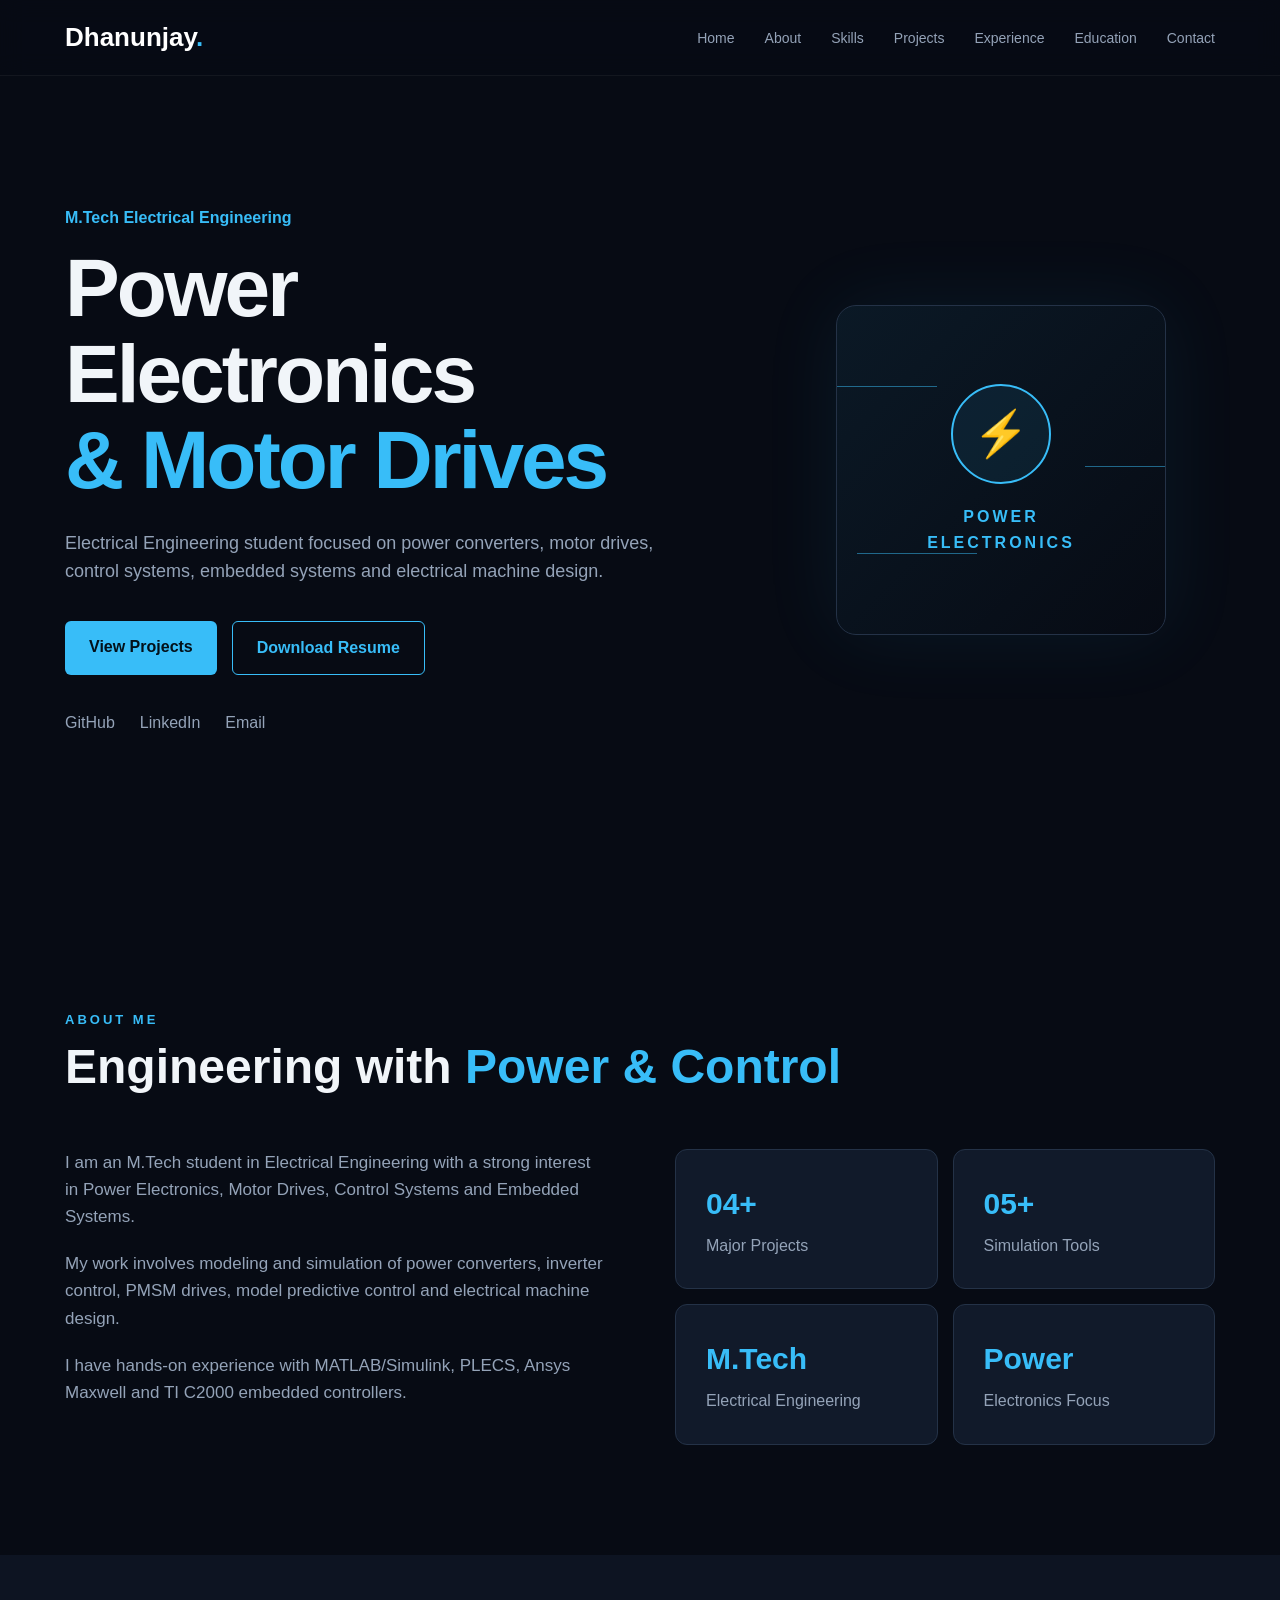
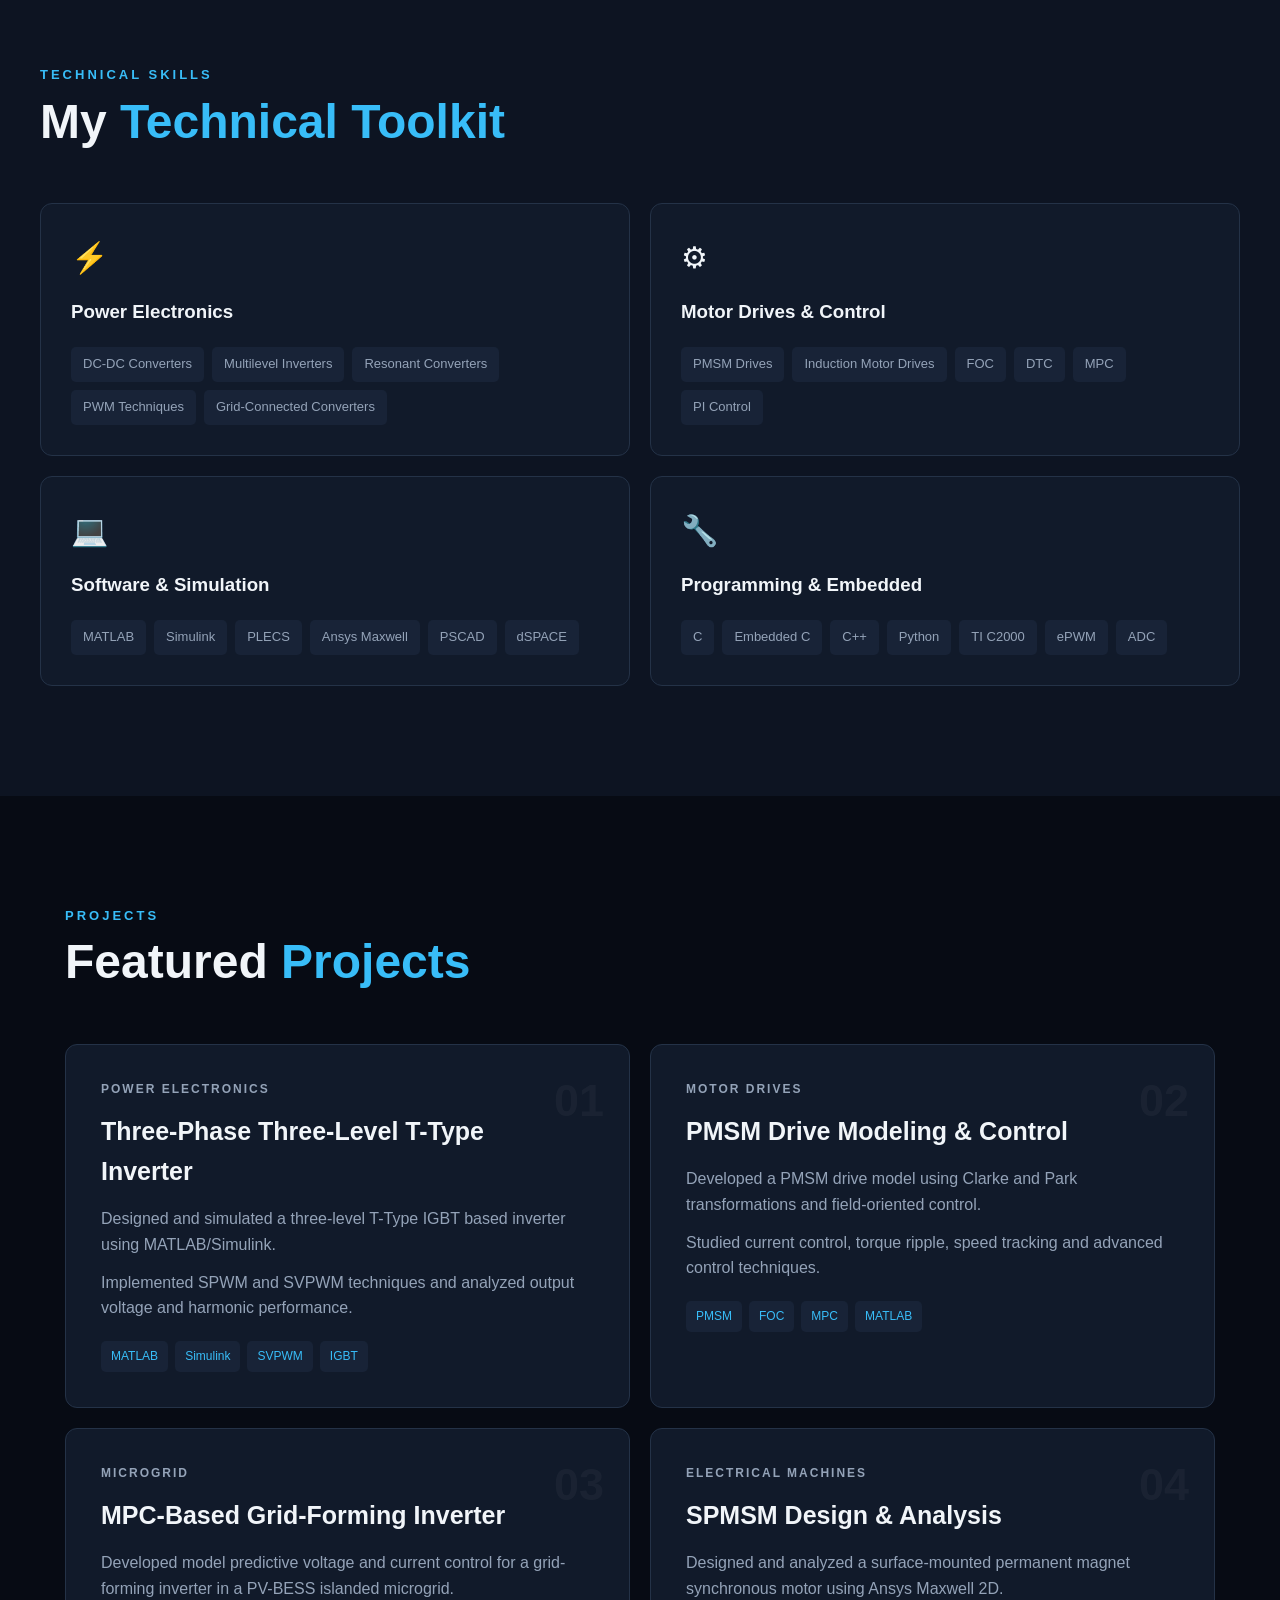
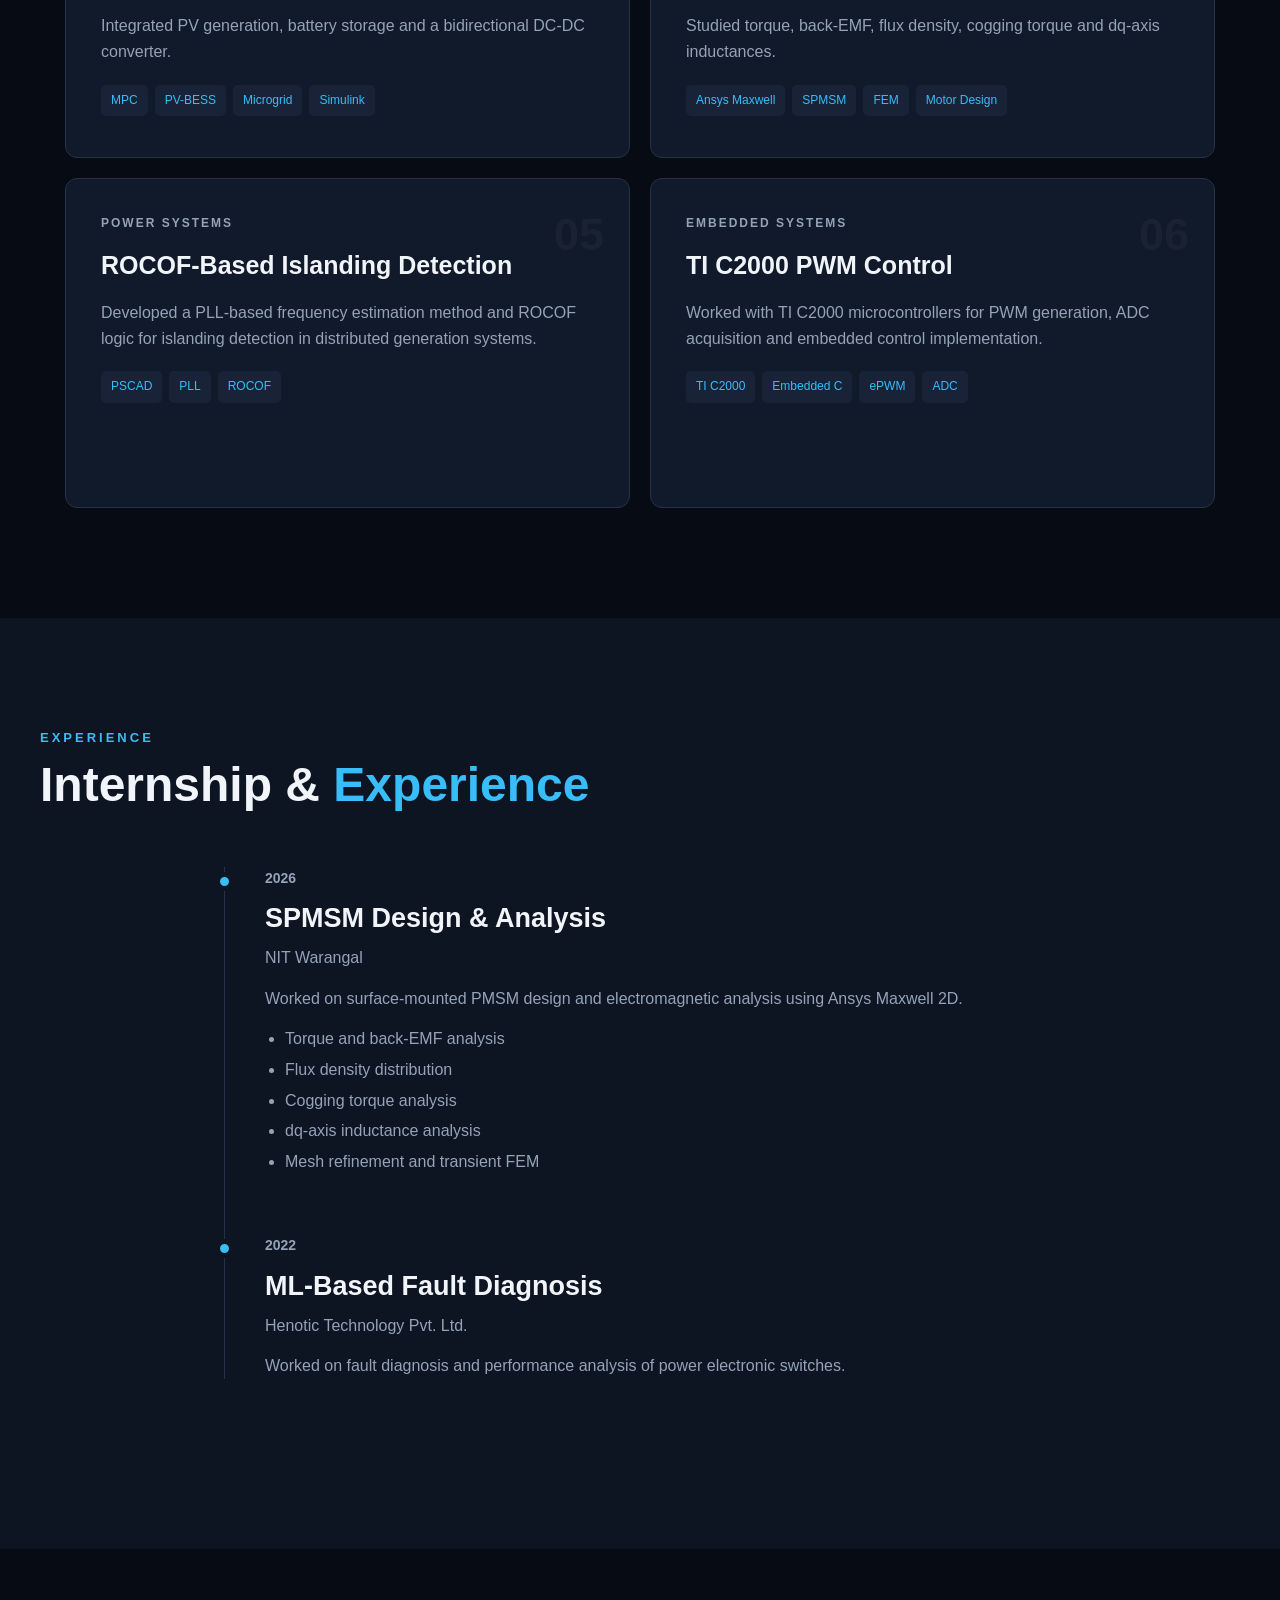
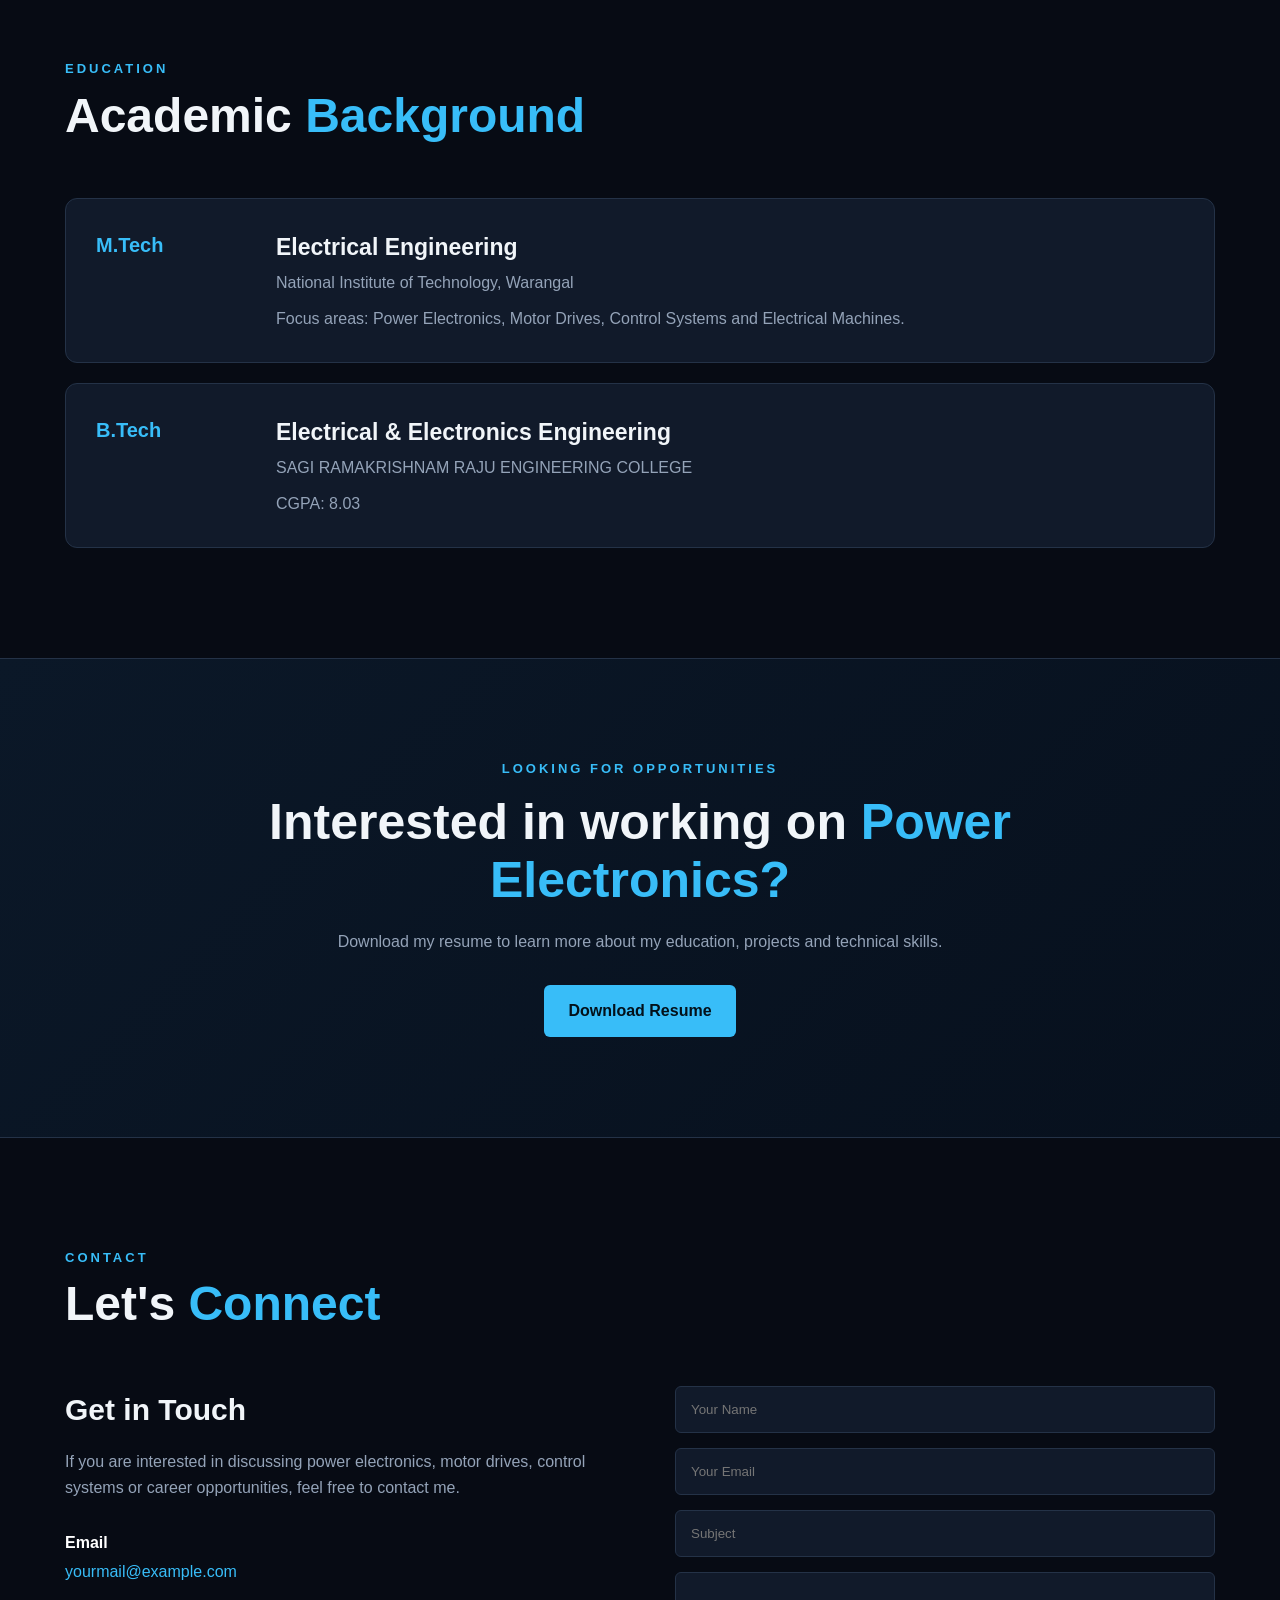
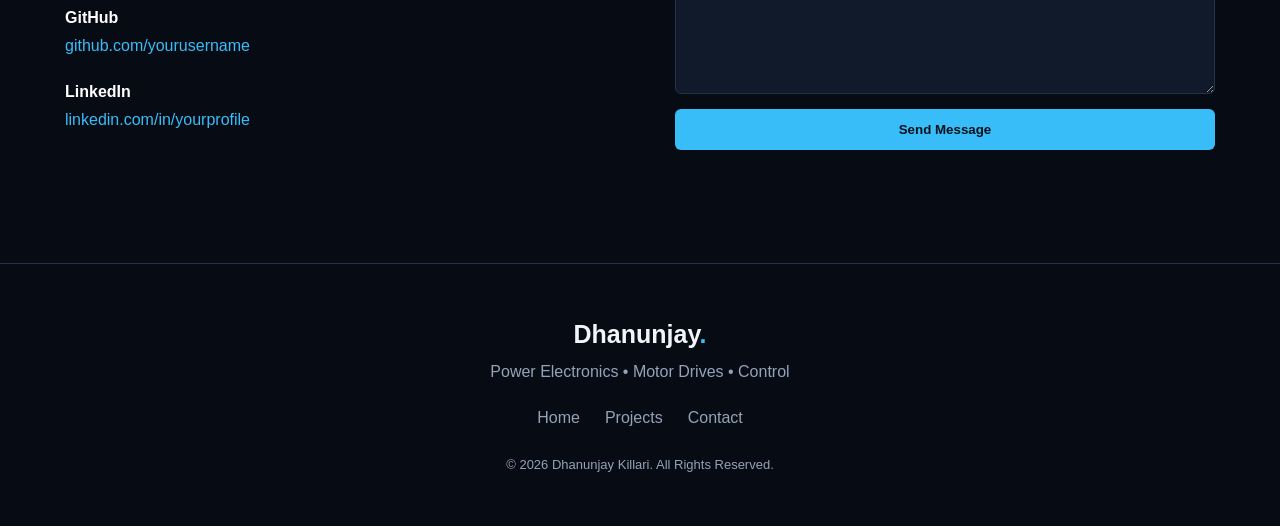
==== index.html @ 2251aac1 "Update index.html" ====
<!DOCTYPE html>
<html lang="en">

<head>
    <meta charset="UTF-8">
    <meta name="viewport" content="width=device-width, initial-scale=1.0">

    <title>Dhanunjay Killari | Power Electronics Engineer</title>

    <meta name="description"
        content="Portfolio of Dhanunjay Killari - M.Tech Electrical Engineering student specializing in Power Electronics, Motor Drives and Control Systems.">

    <link rel="stylesheet" href="style.css">
</head>

<body>

    <!-- ================= NAVIGATION ================= -->

    <header class="header">

        <nav class="navbar">

            <a href="#home" class="logo">
                Dhanunjay<span>.</span>
            </a>

            <button class="menu-btn" id="menuBtn">
                ☰
            </button>

            <ul class="nav-links" id="navLinks">

                <li>
                    <a href="#home">Home</a>
                </li>

                <li>
                    <a href="#about">About</a>
                </li>

                <li>
                    <a href="#skills">Skills</a>
                </li>

                <li>
                    <a href="#projects">Projects</a>
                </li>

                <li>
                    <a href="#experience">Experience</a>
                </li>

                <li>
                    <a href="#education">Education</a>
                </li>

                <li>
                    <a href="#contact">Contact</a>
                </li>

            </ul>

        </nav>

    </header>


    <!-- ================= HOME ================= -->

    <section id="home" class="hero">

        <div class="hero-content">

            <div class="hero-text">

                <p class="hero-small">
                    M.Tech Electrical Engineering
                </p>

                <h1>
                    Power Electronics
                    <br>
                    <span>& Motor Drives</span>
                </h1>

                <p class="hero-description">

                    Electrical Engineering student focused on
                    power converters, motor drives, control systems,
                    embedded systems and electrical machine design.

                </p>

                <div class="hero-buttons">

                    <a href="#projects" class="btn primary-btn">
                        View Projects
                    </a>

                    <a href="resume.pdf"
                       class="btn secondary-btn"
                       target="_blank">
                        Download Resume
                    </a>

                </div>

                <div class="social-links">

                    <a href="https://github.com/"
                       target="_blank">
                        GitHub
                    </a>

                    <a href="https://www.linkedin.com/"
                       target="_blank">
                        LinkedIn
                    </a>

                    <a href="mailto:killaridhanunjai@gmail.com">
                        Email
                    </a>

                </div>

            </div>


            <div class="hero-graphic">

                <div class="circuit-box">

                    <div class="circuit-line line1"></div>
                    <div class="circuit-line line2"></div>
                    <div class="circuit-line line3"></div>

                    <div class="circle">
                        ⚡
                    </div>

                    <p>
                        POWER<br>
                        ELECTRONICS
                    </p>

                </div>

            </div>

        </div>

    </section>


    <!-- ================= ABOUT ================= -->

    <section id="about" class="section">

        <div class="section-title">

            <p>ABOUT ME</p>

            <h2>
                Engineering with
                <span>Power & Control</span>
            </h2>

        </div>


        <div class="about-container">

            <div class="about-text">

                <p>
                    I am an M.Tech student in Electrical Engineering
                    with a strong interest in Power Electronics,
                    Motor Drives, Control Systems and Embedded Systems.
                </p>

                <p>
                    My work involves modeling and simulation of power
                    converters, inverter control, PMSM drives,
                    model predictive control and electrical machine
                    design.
                </p>

                <p>
                    I have hands-on experience with MATLAB/Simulink,
                    PLECS, Ansys Maxwell and TI C2000 embedded
                    controllers.
                </p>

            </div>


            <div class="about-stats">

                <div class="stat-card">

                    <h3>04+</h3>

                    <p>
                        Major Projects
                    </p>

                </div>


                <div class="stat-card">

                    <h3>05+</h3>

                    <p>
                        Simulation Tools
                    </p>

                </div>


                <div class="stat-card">

                    <h3>M.Tech</h3>

                    <p>
                        Electrical Engineering
                    </p>

                </div>


                <div class="stat-card">

                    <h3>Power</h3>

                    <p>
                        Electronics Focus
                    </p>

                </div>

            </div>

        </div>

    </section>


    <!-- ================= SKILLS ================= -->

    <section id="skills" class="section dark-section">

        <div class="section-title">

            <p>TECHNICAL SKILLS</p>

            <h2>
                My <span>Technical Toolkit</span>
            </h2>

        </div>


        <div class="skills-container">


            <!-- Power Electronics -->

            <div class="skill-category">

                <div class="skill-icon">
                    ⚡
                </div>

                <h3>
                    Power Electronics
                </h3>

                <div class="skill-list">

                    <span>DC-DC Converters</span>
                    <span>Multilevel Inverters</span>
                    <span>Resonant Converters</span>
                    <span>PWM Techniques</span>
                    <span>Grid-Connected Converters</span>

                </div>

            </div>


            <!-- Motor Drives -->

            <div class="skill-category">

                <div class="skill-icon">
                    ⚙
                </div>

                <h3>
                    Motor Drives & Control
                </h3>

                <div class="skill-list">

                    <span>PMSM Drives</span>
                    <span>Induction Motor Drives</span>
                    <span>FOC</span>
                    <span>DTC</span>
                    <span>MPC</span>
                    <span>PI Control</span>

                </div>

            </div>


            <!-- Software -->

            <div class="skill-category">

                <div class="skill-icon">
                    💻
                </div>

                <h3>
                    Software & Simulation
                </h3>

                <div class="skill-list">

                    <span>MATLAB</span>
                    <span>Simulink</span>
                    <span>PLECS</span>
                    <span>Ansys Maxwell</span>
                    <span>PSCAD</span>
                    <span>dSPACE</span>

                </div>

            </div>


            <!-- Embedded -->

            <div class="skill-category">

                <div class="skill-icon">
                    🔧
                </div>

                <h3>
                    Programming & Embedded
                </h3>

                <div class="skill-list">

                    <span>C</span>
                    <span>Embedded C</span>
                    <span>C++</span>
                    <span>Python</span>
                    <span>TI C2000</span>
                    <span>ePWM</span>
                    <span>ADC</span>

                </div>

            </div>

        </div>

    </section>


    <!-- ================= PROJECTS ================= -->

    <section id="projects" class="section">

        <div class="section-title">

            <p>PROJECTS</p>

            <h2>
                Featured <span>Projects</span>
            </h2>

        </div>


        <div class="projects-container">


            <!-- PROJECT 1 -->

            <div class="project-card">

                <div class="project-number">
                    01
                </div>

                <div class="project-content">

                    <p class="project-type">
                        POWER ELECTRONICS
                    </p>

                    <h3>
                        Three-Phase Three-Level
                        T-Type Inverter
                    </h3>

                    <p>
                        Designed and simulated a three-level
                        T-Type IGBT based inverter using
                        MATLAB/Simulink.
                    </p>

                    <p>
                        Implemented SPWM and SVPWM techniques
                        and analyzed output voltage and harmonic
                        performance.
                    </p>

                    <div class="project-tags">

                        <span>MATLAB</span>
                        <span>Simulink</span>
                        <span>SVPWM</span>
                        <span>IGBT</span>

                    </div>

                </div>

            </div>


            <!-- PROJECT 2 -->

            <div class="project-card">

                <div class="project-number">
                    02
                </div>

                <div class="project-content">

                    <p class="project-type">
                        MOTOR DRIVES
                    </p>

                    <h3>
                        PMSM Drive Modeling
                        & Control
                    </h3>

                    <p>
                        Developed a PMSM drive model using
                        Clarke and Park transformations and
                        field-oriented control.
                    </p>

                    <p>
                        Studied current control, torque ripple,
                        speed tracking and advanced control
                        techniques.
                    </p>

                    <div class="project-tags">

                        <span>PMSM</span>
                        <span>FOC</span>
                        <span>MPC</span>
                        <span>MATLAB</span>

                    </div>

                </div>

            </div>


            <!-- PROJECT 3 -->

            <div class="project-card">

                <div class="project-number">
                    03
                </div>

                <div class="project-content">

                    <p class="project-type">
                        MICROGRID
                    </p>

                    <h3>
                        MPC-Based Grid-Forming
                        Inverter
                    </h3>

                    <p>
                        Developed model predictive voltage and
                        current control for a grid-forming inverter
                        in a PV-BESS islanded microgrid.
                    </p>

                    <p>
                        Integrated PV generation, battery storage
                        and a bidirectional DC-DC converter.
                    </p>

                    <div class="project-tags">

                        <span>MPC</span>
                        <span>PV-BESS</span>
                        <span>Microgrid</span>
                        <span>Simulink</span>

                    </div>

                </div>

            </div>


            <!-- PROJECT 4 -->

            <div class="project-card">

                <div class="project-number">
                    04
                </div>

                <div class="project-content">

                    <p class="project-type">
                        ELECTRICAL MACHINES
                    </p>

                    <h3>
                        SPMSM Design & Analysis
                    </h3>

                    <p>
                        Designed and analyzed a surface-mounted
                        permanent magnet synchronous motor using
                        Ansys Maxwell 2D.
                    </p>

                    <p>
                        Studied torque, back-EMF, flux density,
                        cogging torque and dq-axis inductances.
                    </p>

                    <div class="project-tags">

                        <span>Ansys Maxwell</span>
                        <span>SPMSM</span>
                        <span>FEM</span>
                        <span>Motor Design</span>

                    </div>

                </div>

            </div>


            <!-- PROJECT 5 -->

            <div class="project-card">

                <div class="project-number">
                    05
                </div>

                <div class="project-content">

                    <p class="project-type">
                        POWER SYSTEMS
                    </p>

                    <h3>
                        ROCOF-Based
                        Islanding Detection
                    </h3>

                    <p>
                        Developed a PLL-based frequency estimation
                        method and ROCOF logic for islanding
                        detection in distributed generation systems.
                    </p>

                    <div class="project-tags">

                        <span>PSCAD</span>
                        <span>PLL</span>
                        <span>ROCOF</span>

                    </div>

                </div>

            </div>


            <!-- PROJECT 6 -->

            <div class="project-card">

                <div class="project-number">
                    06
                </div>

                <div class="project-content">

                    <p class="project-type">
                        EMBEDDED SYSTEMS
                    </p>

                    <h3>
                        TI C2000 PWM
                        Control
                    </h3>

                    <p>
                        Worked with TI C2000 microcontrollers for
                        PWM generation, ADC acquisition and
                        embedded control implementation.
                    </p>

                    <div class="project-tags">

                        <span>TI C2000</span>
                        <span>Embedded C</span>
                        <span>ePWM</span>
                        <span>ADC</span>

                    </div>

                </div>

            </div>

        </div>

    </section>


    <!-- ================= EXPERIENCE ================= -->

    <section id="experience" class="section dark-section">

        <div class="section-title">

            <p>EXPERIENCE</p>

            <h2>
                Internship & <span>Experience</span>
            </h2>

        </div>


        <div class="timeline">


            <div class="timeline-item">

                <div class="timeline-dot"></div>

                <div class="timeline-content">

                    <p class="timeline-date">
                        2026
                    </p>

                    <h3>
                        SPMSM Design & Analysis
                    </h3>

                    <h4>
                        NIT Warangal
                    </h4>

                    <p>
                        Worked on surface-mounted PMSM design
                        and electromagnetic analysis using
                        Ansys Maxwell 2D.
                    </p>

                    <ul>

                        <li>
                            Torque and back-EMF analysis
                        </li>

                        <li>
                            Flux density distribution
                        </li>

                        <li>
                            Cogging torque analysis
                        </li>

                        <li>
                            dq-axis inductance analysis
                        </li>

                        <li>
                            Mesh refinement and transient FEM
                        </li>

                    </ul>

                </div>

            </div>


            <div class="timeline-item">

                <div class="timeline-dot"></div>

                <div class="timeline-content">

                    <p class="timeline-date">
                        2022
                    </p>

                    <h3>
                        ML-Based Fault Diagnosis
                    </h3>

                    <h4>
                        Henotic Technology Pvt. Ltd.
                    </h4>

                    <p>
                        Worked on fault diagnosis and performance
                        analysis of power electronic switches.
                    </p>

                </div>

            </div>


        </div>

    </section>


    <!-- ================= EDUCATION ================= -->

    <section id="education" class="section">

        <div class="section-title">

            <p>EDUCATION</p>

            <h2>
                Academic <span>Background</span>
            </h2>

        </div>


        <div class="education-container">


            <div class="education-card">

                <div class="education-year">
                    M.Tech
                </div>

                <div>

                    <h3>
                        Electrical Engineering
                    </h3>

                    <p>
                        National Institute of Technology,
                        Warangal
                    </p>

                    <p class="education-description">
                        Focus areas: Power Electronics,
                        Motor Drives, Control Systems and
                        Electrical Machines.
                    </p>

                </div>

            </div>


            <div class="education-card">

                <div class="education-year">
                    B.Tech
                </div>

                <div>

                    <h3>
                        Electrical & Electronics Engineering
                    </h3>

                    <p>
                        SAGI RAMAKRISHNAM RAJU ENGINEERING COLLEGE
                    </p>

                    <p class="education-description">
                        CGPA: 8.03
                    </p>

                </div>

            </div>


        </div>

    </section>


    <!-- ================= RESUME ================= -->

    <section class="resume-section">

        <div>

            <p>
                LOOKING FOR OPPORTUNITIES
            </p>

            <h2>
                Interested in working on
                <span>Power Electronics?</span>
            </h2>

            <p>
                Download my resume to learn more about
                my education, projects and technical skills.
            </p>

            <a href="assets/resume.pdf"
               target="_blank"
               class="btn primary-btn">

                Download Resume

            </a>

        </div>

    </section>


    <!-- ================= CONTACT ================= -->

    <section id="contact" class="section">

        <div class="section-title">

            <p>CONTACT</p>

            <h2>
                Let's <span>Connect</span>
            </h2>

        </div>


        <div class="contact-container">

            <div class="contact-info">

                <h3>
                    Get in Touch
                </h3>

                <p>
                    If you are interested in discussing
                    power electronics, motor drives,
                    control systems or career opportunities,
                    feel free to contact me.
                </p>


                <div class="contact-item">

                    <strong>Email</strong>

                    <a href="mailto:yourmail@example.com">
                        yourmail@example.com
                    </a>

                </div>


                <div class="contact-item">

                    <strong>GitHub</strong>

                    <a href="https://github.com/"
                       target="_blank">
                        github.com/yourusername
                    </a>

                </div>


                <div class="contact-item">

                    <strong>LinkedIn</strong>

                    <a href="https://www.linkedin.com/"
                       target="_blank">
                        linkedin.com/in/yourprofile
                    </a>

                </div>

            </div>


            <form class="contact-form"
                  id="contactForm">

                <input
                    type="text"
                    id="name"
                    placeholder="Your Name"
                    required
                >

                <input
                    type="email"
                    id="email"
                    placeholder="Your Email"
                    required
                >

                <input
                    type="text"
                    id="subject"
                    placeholder="Subject"
                    required
                >

                <textarea
                    id="message"
                    rows="6"
                    placeholder="Your Message"
                    required>
                </textarea>

                <button
                    type="submit"
                    class="btn primary-btn">

                    Send Message

                </button>

            </form>

        </div>

    </section>


    <!-- ================= FOOTER ================= -->

    <footer>

        <div class="footer-content">

            <h3>
                Dhanunjay<span>.</span>
            </h3>

            <p>
                Power Electronics • Motor Drives • Control
            </p>

            <div class="footer-links">

                <a href="#home">
                    Home
                </a>

                <a href="#projects">
                    Projects
                </a>

                <a href="#contact">
                    Contact
                </a>

            </div>

            <p class="copyright">
                © 2026 Dhanunjay Killari. All Rights Reserved.
            </p>

        </div>

    </footer>


    <!-- JAVASCRIPT -->

    <script src="script.js"></script>

</body>

</html>
---- style.css ----
/* =========================================
   GLOBAL
========================================= */

* {
    margin: 0;
    padding: 0;
    box-sizing: border-box;
    scroll-behavior: smooth;
}

:root {
    --bg: #070b14;
    --bg-light: #0d1422;
    --card: #111a2a;
    --border: #243247;

    --text: #f1f5f9;
    --text-light: #94a3b8;

    --accent: #38bdf8;
    --accent-dark: #0284c7;

    --max-width: 1200px;
}

body {
    font-family: Arial, Helvetica, sans-serif;

    background: var(--bg);

    color: var(--text);

    line-height: 1.6;
}


/* =========================================
   HEADER
========================================= */

.header {
    position: fixed;

    top: 0;
    left: 0;

    width: 100%;

    z-index: 1000;

    background: rgba(7, 11, 20, 0.9);

    backdrop-filter: blur(12px);

    border-bottom: 1px solid rgba(255,255,255,0.05);
}


.navbar {

    max-width: var(--max-width);

    margin: auto;

    height: 75px;

    padding: 0 25px;

    display: flex;

    align-items: center;

    justify-content: space-between;
}


.logo {

    font-size: 26px;

    font-weight: 800;

    color: white;

    text-decoration: none;
}


.logo span,
.footer-content span {

    color: var(--accent);
}


.nav-links {

    display: flex;

    gap: 30px;

    list-style: none;
}


.nav-links a {

    color: var(--text-light);

    text-decoration: none;

    font-size: 14px;

    transition: 0.3s;
}


.nav-links a:hover {

    color: var(--accent);
}


.menu-btn {

    display: none;

    background: none;

    border: none;

    color: white;

    font-size: 28px;

    cursor: pointer;
}


/* =========================================
   HERO
========================================= */

.hero {

    min-height: 100vh;

    max-width: var(--max-width);

    margin: auto;

    padding: 120px 25px 80px;

    display: flex;

    align-items: center;
}


.hero-content {

    width: 100%;

    display: grid;

    grid-template-columns: 1.2fr 0.8fr;

    gap: 80px;

    align-items: center;
}


.hero-small {

    color: var(--accent);

    font-size: 16px;

    font-weight: 600;

    margin-bottom: 15px;
}


.hero h1 {

    font-size: clamp(48px, 7vw, 82px);

    line-height: 1.05;

    letter-spacing: -3px;

    margin-bottom: 25px;
}


.hero h1 span {

    color: var(--accent);
}


.hero-description {

    max-width: 650px;

    color: var(--text-light);

    font-size: 18px;

    margin-bottom: 35px;
}


.hero-buttons {

    display: flex;

    gap: 15px;

    flex-wrap: wrap;
}


.btn {

    display: inline-block;

    padding: 13px 24px;

    border-radius: 6px;

    text-decoration: none;

    font-weight: 700;

    transition: 0.3s;

    border: none;

    cursor: pointer;
}


.primary-btn {

    background: var(--accent);

    color: #03111a;
}


.primary-btn:hover {

    background: #7dd3fc;

    transform: translateY(-3px);
}


.secondary-btn {

    color: var(--accent);

    border: 1px solid var(--accent);

    background: transparent;
}


.secondary-btn:hover {

    background: rgba(56,189,248,0.1);

    transform: translateY(-3px);
}


.social-links {

    display: flex;

    gap: 25px;

    margin-top: 35px;
}


.social-links a {

    color: var(--text-light);

    text-decoration: none;

    transition: 0.3s;
}


.social-links a:hover {

    color: var(--accent);
}


/* =========================================
   HERO GRAPHIC
========================================= */

.hero-graphic {

    display: flex;

    justify-content: center;

    align-items: center;
}


.circuit-box {

    width: 330px;

    height: 330px;

    border: 1px solid var(--border);

    border-radius: 20px;

    background:

        linear-gradient(
            135deg,
            rgba(56,189,248,0.08),
            transparent
        );

    position: relative;

    display: flex;

    align-items: center;

    justify-content: center;

    flex-direction: column;

    box-shadow:
        0 0 80px rgba(56,189,248,0.08);
}


.circle {

    width: 100px;

    height: 100px;

    border-radius: 50%;

    background: rgba(56,189,248,0.08);

    border: 2px solid var(--accent);

    display: flex;

    align-items: center;

    justify-content: center;

    font-size: 45px;

    margin-bottom: 20px;

    animation: pulse 2s infinite;
}


.circuit-box p {

    text-align: center;

    color: var(--accent);

    font-weight: 700;

    letter-spacing: 3px;
}


.circuit-line {

    position: absolute;

    height: 1px;

    background: var(--accent);

    opacity: 0.5;
}


.line1 {

    width: 100px;

    top: 80px;

    left: 0;
}


.line2 {

    width: 80px;

    right: 0;

    top: 160px;
}


.line3 {

    width: 120px;

    bottom: 80px;

    left: 20px;
}


@keyframes pulse {

    0% {
        box-shadow: 0 0 0 0 rgba(56,189,248,0.4);
    }

    70% {
        box-shadow: 0 0 0 20px rgba(56,189,248,0);
    }

    100% {
        box-shadow: 0 0 0 0 rgba(56,189,248,0);
    }

}


/* =========================================
   SECTIONS
========================================= */

.section {

    max-width: var(--max-width);

    margin: auto;

    padding: 110px 25px;
}


.dark-section {

    max-width: none;

    background: var(--bg-light);

    padding-left: max(25px, calc((100vw - var(--max-width)) / 2));

    padding-right: max(25px, calc((100vw - var(--max-width)) / 2));
}


.section-title {

    margin-bottom: 55px;
}


.section-title p {

    color: var(--accent);

    font-size: 13px;

    font-weight: 700;

    letter-spacing: 3px;

    margin-bottom: 10px;
}


.section-title h2 {

    font-size: clamp(32px, 5vw, 48px);

    line-height: 1.1;
}


.section-title h2 span {

    color: var(--accent);
}


/* =========================================
   ABOUT
========================================= */

.about-container {

    display: grid;

    grid-template-columns: 1fr 1fr;

    gap: 70px;

    align-items: start;
}


.about-text p {

    color: var(--text-light);

    margin-bottom: 20px;

    font-size: 17px;
}


.about-stats {

    display: grid;

    grid-template-columns: 1fr 1fr;

    gap: 15px;
}


.stat-card {

    background: var(--card);

    border: 1px solid var(--border);

    padding: 30px;

    border-radius: 12px;

    transition: 0.3s;
}


.stat-card:hover {

    border-color: var(--accent);

    transform: translateY(-5px);
}


.stat-card h3 {

    font-size: 30px;

    color: var(--accent);

    margin-bottom: 5px;
}


.stat-card p {

    color: var(--text-light);
}


/* =========================================
   SKILLS
========================================= */

.skills-container {

    display: grid;

    grid-template-columns: 1fr 1fr;

    gap: 20px;
}


.skill-category {

    padding: 30px;

    border: 1px solid var(--border);

    background: var(--card);

    border-radius: 12px;

    transition: 0.3s;
}


.skill-category:hover {

    border-color: var(--accent);

    transform: translateY(-5px);
}


.skill-icon {

    font-size: 30px;

    margin-bottom: 15px;
}


.skill-category h3 {

    margin-bottom: 20px;
}


.skill-list {

    display: flex;

    flex-wrap: wrap;

    gap: 8px;
}


.skill-list span {

    background: #182337;

    color: var(--text-light);

    padding: 7px 12px;

    border-radius: 5px;

    font-size: 13px;
}


/* =========================================
   PROJECTS
========================================= */

.projects-container {

    display: grid;

    grid-template-columns: 1fr 1fr;

    gap: 20px;
}


.project-card {

    position: relative;

    background: var(--card);

    border: 1px solid var(--border);

    border-radius: 12px;

    padding: 35px;

    min-height: 330px;

    overflow: hidden;

    transition: 0.3s;
}


.project-card:hover {

    border-color: var(--accent);

    transform: translateY(-7px);

    box-shadow:
        0 15px 40px rgba(0,0,0,0.25);
}


.project-number {

    position: absolute;

    right: 25px;

    top: 20px;

    font-size: 45px;

    font-weight: 800;

    color: rgba(255,255,255,0.04);
}


.project-type {

    color: var(--accent);

    font-size: 12px;

    font-weight: 700;

    letter-spacing: 2px;

    margin-bottom: 15px;
}


.project-content h3 {

    font-size: 25px;

    margin-bottom: 15px;

    max-width: 450px;
}


.project-content p {

    color: var(--text-light);

    margin-bottom: 12px;
}


.project-tags {

    display: flex;

    flex-wrap: wrap;

    gap: 7px;

    margin-top: 20px;
}


.project-tags span {

    padding: 6px 10px;

    border-radius: 5px;

    font-size: 12px;

    background: #182337;

    color: var(--accent);
}


/* =========================================
   EXPERIENCE
========================================= */

.timeline {

    max-width: 850px;

    margin: auto;

    position: relative;
}


.timeline::before {

    content: "";

    position: absolute;

    left: 9px;

    top: 0;

    bottom: 0;

    width: 1px;

    background: var(--border);
}


.timeline-item {

    position: relative;

    padding-left: 50px;

    margin-bottom: 60px;
}


.timeline-dot {

    position: absolute;

    left: 0;

    top: 5px;

    width: 19px;

    height: 19px;

    border-radius: 50%;

    background: var(--accent);

    border: 5px solid var(--bg-light);
}


.timeline-date {

    color: var(--accent);

    font-weight: 700;

    font-size: 14px;

    margin-bottom: 8px;
}


.timeline-content h3 {

    font-size: 27px;

    margin-bottom: 5px;
}


.timeline-content h4 {

    color: var(--text-light);

    font-weight: 400;

    margin-bottom: 15px;
}


.timeline-content p {

    color: var(--text-light);
}


.timeline-content ul {

    margin-top: 15px;

    padding-left: 20px;

    color: var(--text-light);
}


.timeline-content li {

    margin-bottom: 5px;
}


/* =========================================
   EDUCATION
========================================= */

.education-container {

    display: flex;

    flex-direction: column;

    gap: 20px;
}


.education-card {

    display: grid;

    grid-template-columns: 150px 1fr;

    gap: 30px;

    padding: 30px;

    background: var(--card);

    border: 1px solid var(--border);

    border-radius: 12px;

    transition: 0.3s;
}


.education-card:hover {

    border-color: var(--accent);
}


.education-year {

    color: var(--accent);

    font-size: 20px;

    font-weight: 800;
}


.education-card h3 {

    font-size: 23px;

    margin-bottom: 5px;
}


.education-card p {

    color: var(--text-light);
}


.education-description {

    margin-top: 10px;
}


/* =========================================
   RESUME CTA
========================================= */

.resume-section {

    padding: 100px 25px;

    text-align: center;

    background:

        linear-gradient(
            135deg,
            #0b1828,
            #07101d
        );

    border-top: 1px solid var(--border);

    border-bottom: 1px solid var(--border);
}


.resume-section > div {

    max-width: 750px;

    margin: auto;
}


.resume-section p:first-child {

    color: var(--accent);

    font-size: 13px;

    font-weight: 700;

    letter-spacing: 3px;

    margin-bottom: 15px;
}


.resume-section h2 {

    font-size: clamp(32px, 5vw, 50px);

    line-height: 1.15;

    margin-bottom: 20px;
}


.resume-section h2 span {

    color: var(--accent);
}


.resume-section p {

    color: var(--text-light);

    margin-bottom: 30px;
}


/* =========================================
   CONTACT
========================================= */

.contact-container {

    display: grid;

    grid-template-columns: 1fr 1fr;

    gap: 70px;
}


.contact-info h3 {

    font-size: 30px;

    margin-bottom: 15px;
}


.contact-info > p {

    color: var(--text-light);

    margin-bottom: 30px;
}


.contact-item {

    margin-bottom: 20px;

    display: flex;

    flex-direction: column;
}


.contact-item strong {

    color: white;

    margin-bottom: 3px;
}


.contact-item a {

    color: var(--accent);

    text-decoration: none;
}


.contact-form {

    display: flex;

    flex-direction: column;

    gap: 15px;
}


.contact-form input,
.contact-form textarea {

    width: 100%;

    padding: 15px;

    background: var(--card);

    border: 1px solid var(--border);

    color: white;

    border-radius: 6px;

    outline: none;

    font-family: inherit;
}


.contact-form input:focus,
.contact-form textarea:focus {

    border-color: var(--accent);
}


.contact-form textarea {

    resize: vertical;
}


/* =========================================
   FOOTER
========================================= */

footer {

    border-top: 1px solid var(--border);

    padding: 50px 25px;

    text-align: center;
}


.footer-content h3 {

    font-size: 25px;

    margin-bottom: 5px;
}


.footer-content > p {

    color: var(--text-light);
}


.footer-links {

    display: flex;

    justify-content: center;

    gap: 25px;

    margin: 20px 0;
}


.footer-links a {

    color: var(--text-light);

    text-decoration: none;
}


.footer-links a:hover {

    color: var(--accent);
}


.copyright {

    font-size: 13px;

    margin-top: 25px;
}


/* =========================================
   RESPONSIVE
========================================= */

@media (max-width: 900px) {

    .hero-content {

        grid-template-columns: 1fr;

        text-align: center;
    }


    .hero-description {

        margin-left: auto;

        margin-right: auto;
    }


    .hero-buttons,
    .social-links {

        justify-content: center;
    }


    .hero-graphic {

        display: none;
    }


    .about-container {

        grid-template-columns: 1fr;
    }


    .skills-container {

        grid-template-columns: 1fr;
    }


    .projects-container {

        grid-template-columns: 1fr;
    }


    .contact-container {

        grid-template-columns: 1fr;
    }

}


@media (max-width: 700px) {

    .menu-btn {

        display: block;
    }


    .nav-links {

        position: absolute;

        top: 75px;

        left: 0;

        width: 100%;

        background: var(--bg);

        display: none;

        flex-direction: column;

        padding: 20px 25px;

        gap: 20px;

        border-bottom: 1px solid var(--border);
    }


    .nav-links.active {

        display: flex;
    }


    .hero {

        padding-top: 140px;
    }


    .hero h1 {

        letter-spacing: -2px;
    }


    .about-stats {

        grid-template-columns: 1fr;
    }


    .education-card {

        grid-template-columns: 1fr;

        gap: 10px;
    }


    .project-card {

        padding: 25px;
    }

}
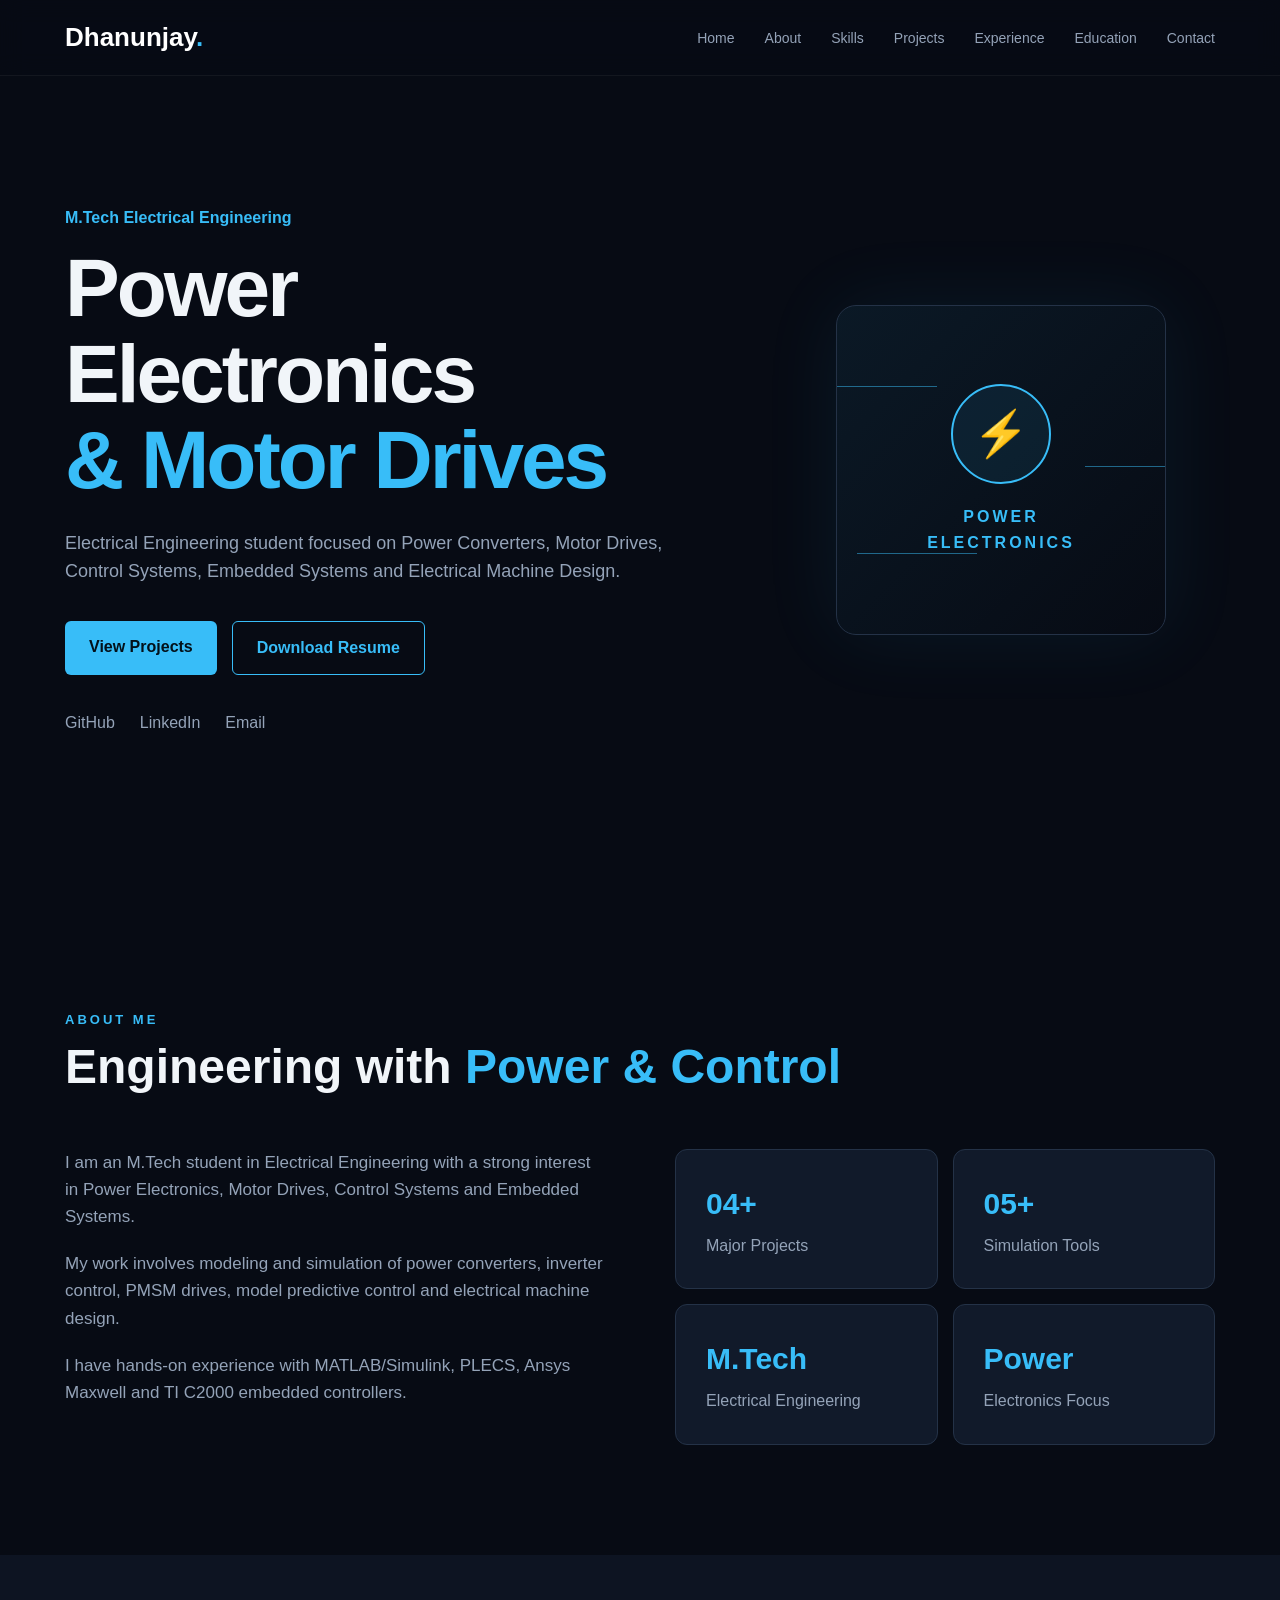
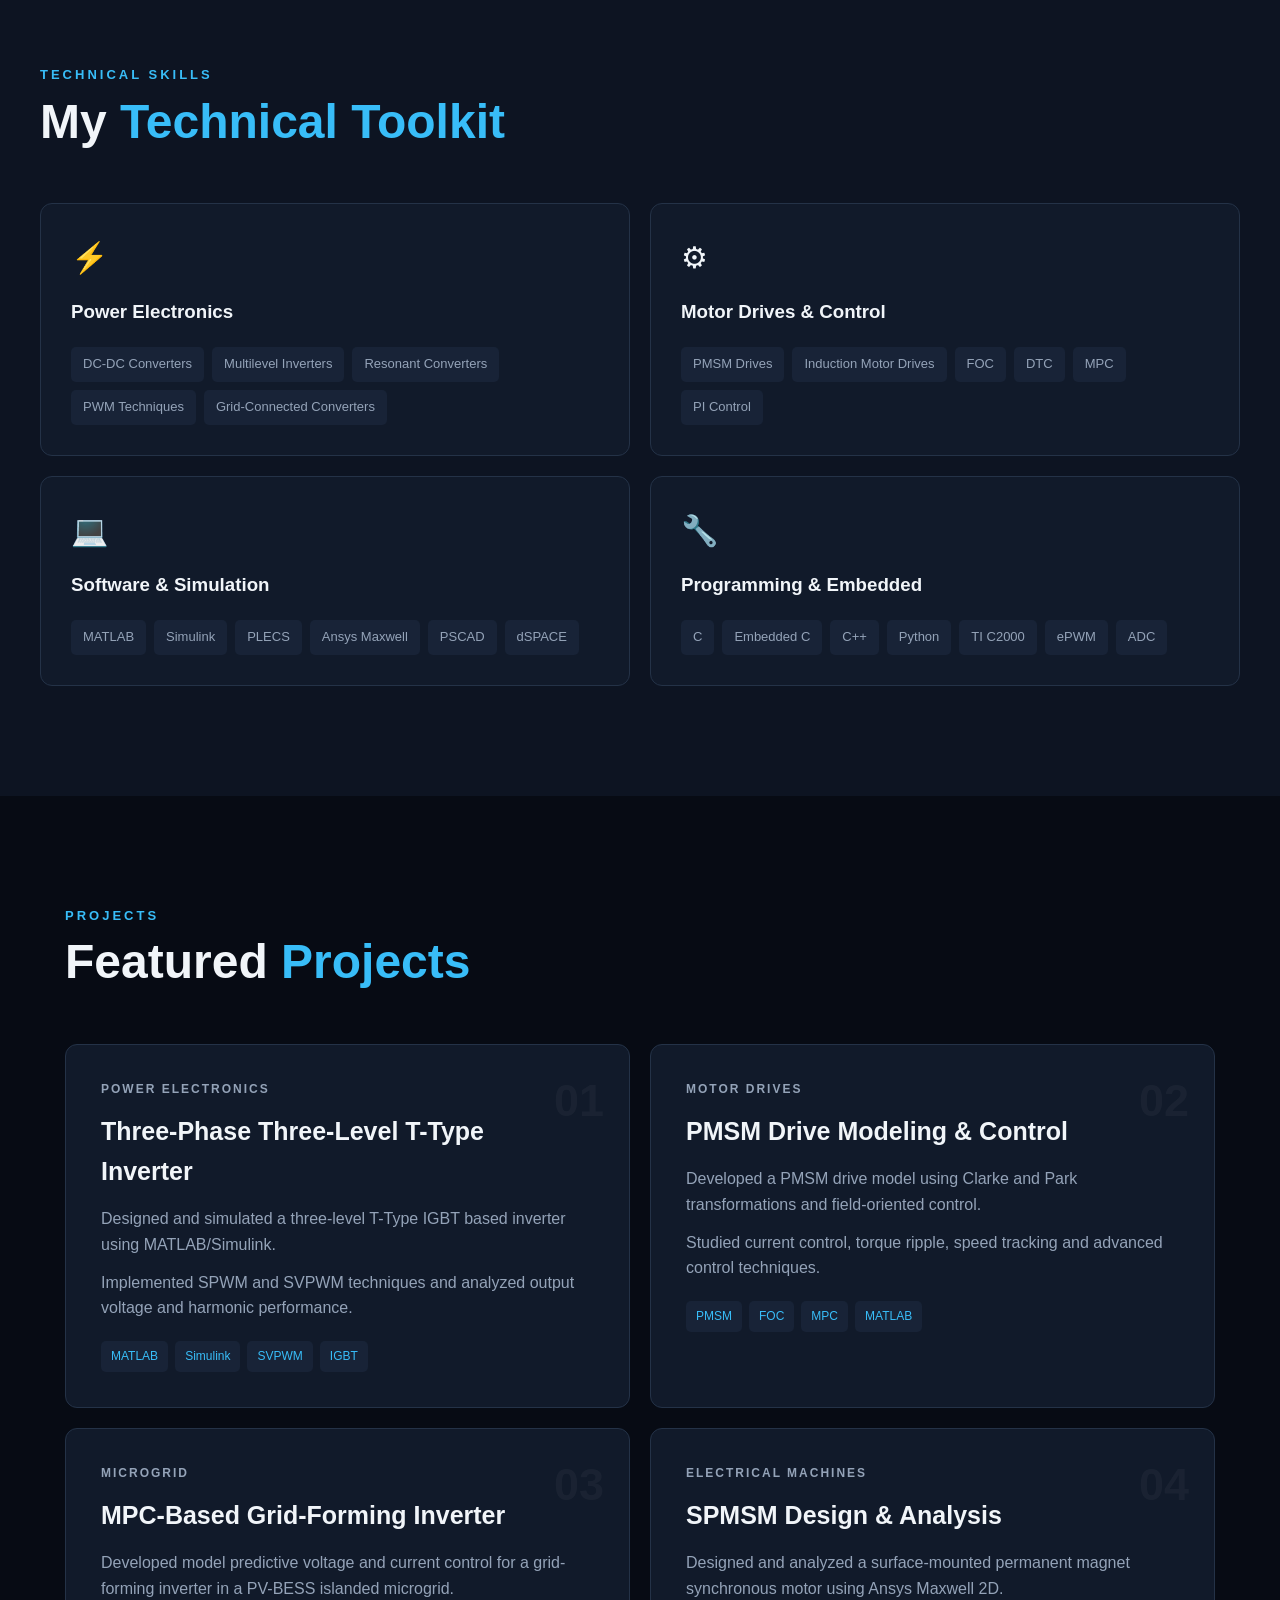
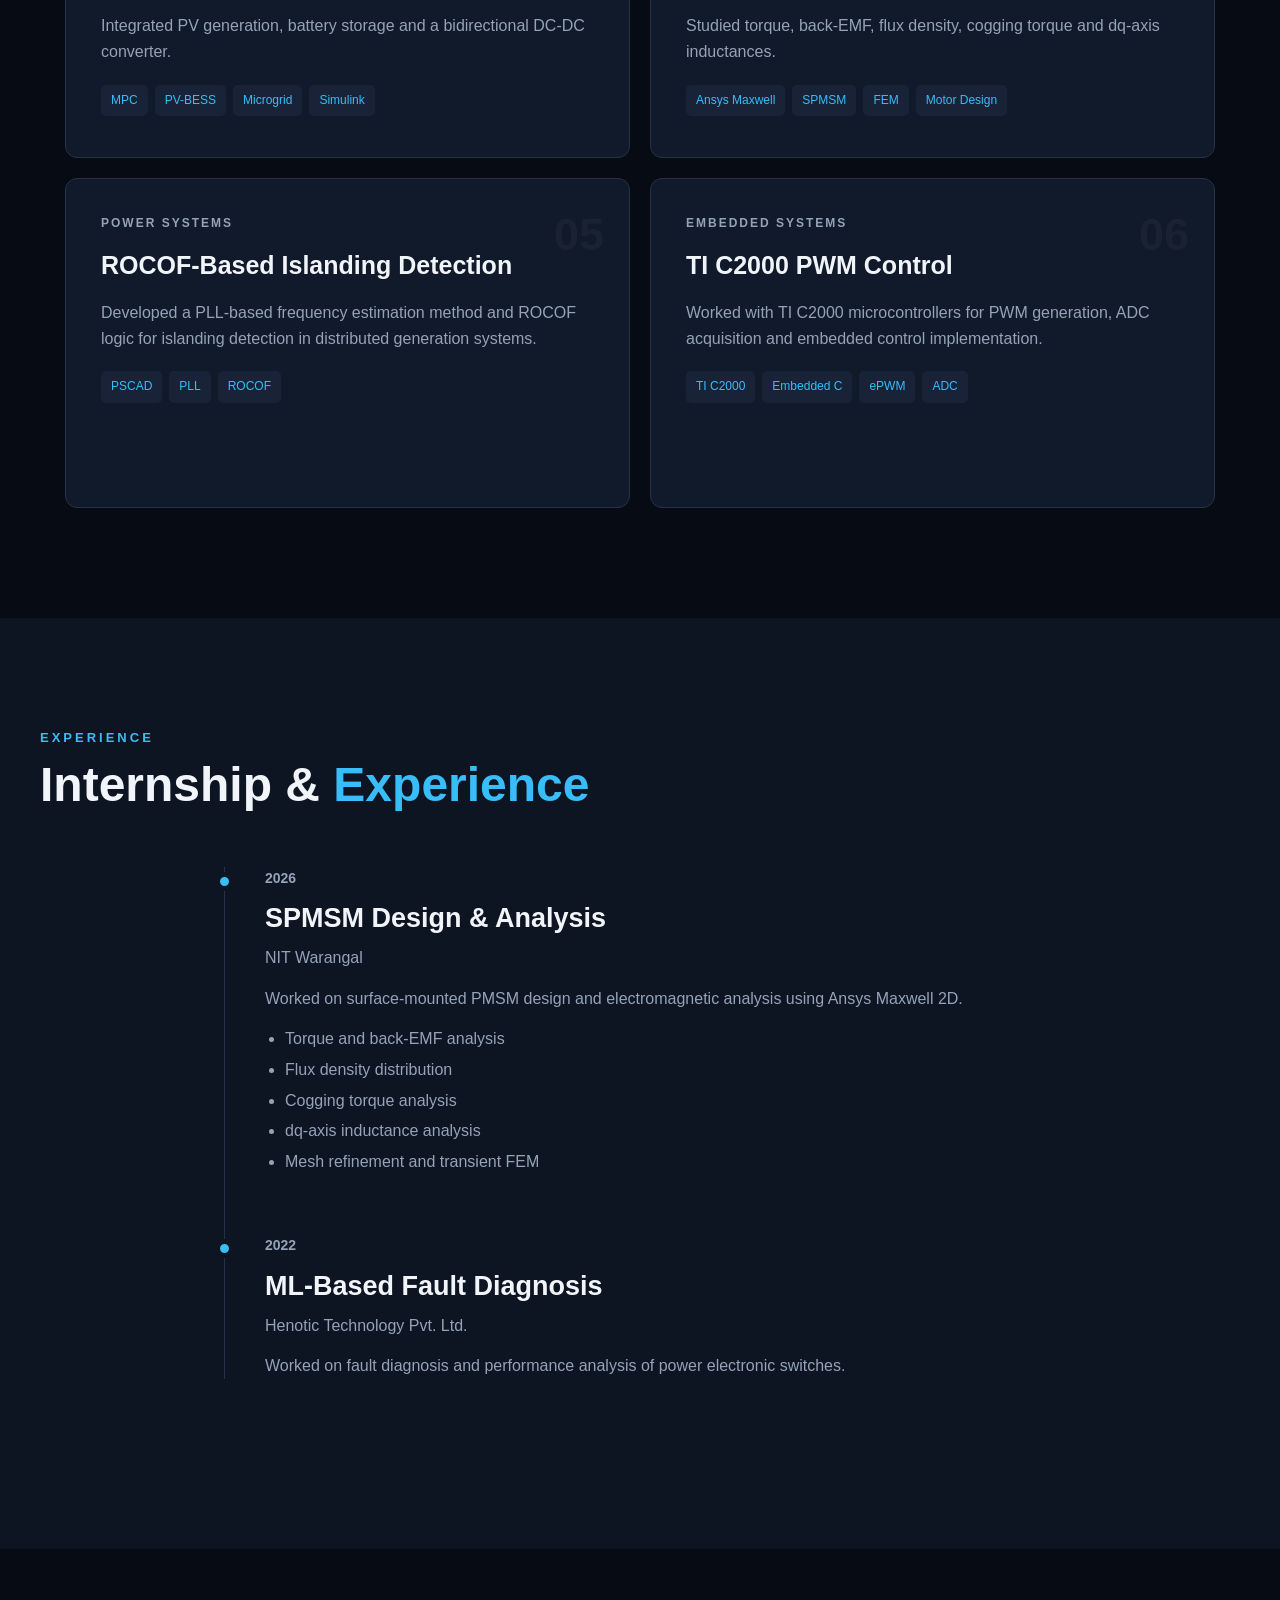
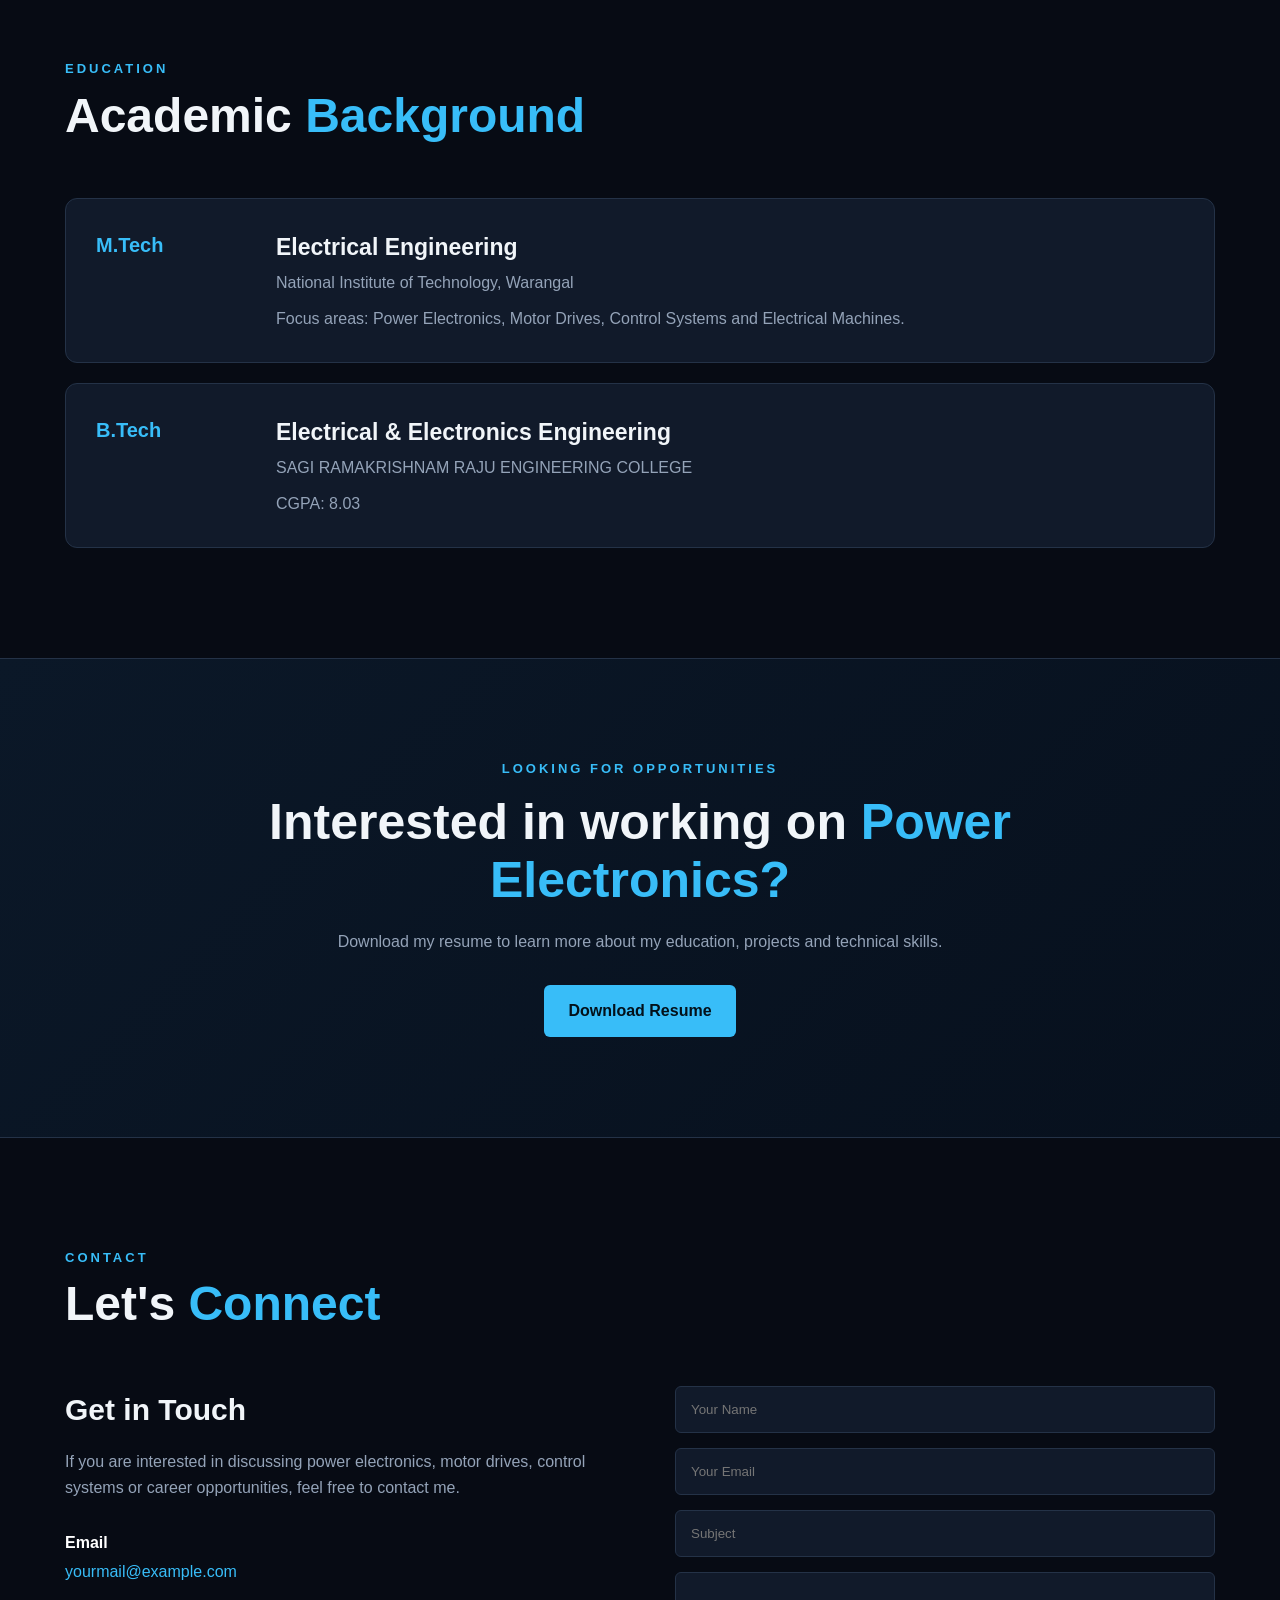
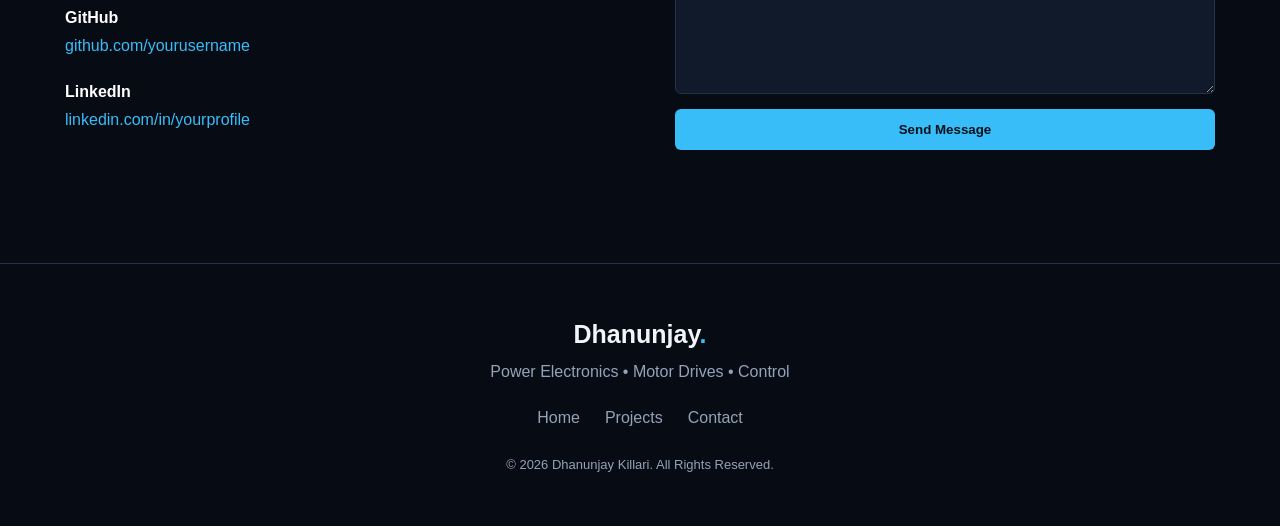
==== commit 46698af9: "Update index.html" ====
--- a/index.html
+++ b/index.html
@@ -87,8 +87,8 @@
                 <p class="hero-description">
 
                     Electrical Engineering student focused on
-                    power converters, motor drives, control systems,
-                    embedded systems and electrical machine design.
+                    Power Converters, Motor Drives, Control Systems,
+                    Embedded Systems and Electrical Machine Design.
 
                 </p>
 
@@ -113,7 +113,7 @@
                         GitHub
                     </a>
 
-                    <a href="https://www.linkedin.com/"
+                    <a href="https://www.linkedin.com/in/dhanunjay-m1r06/"
                        target="_blank">
                         LinkedIn
                     </a>
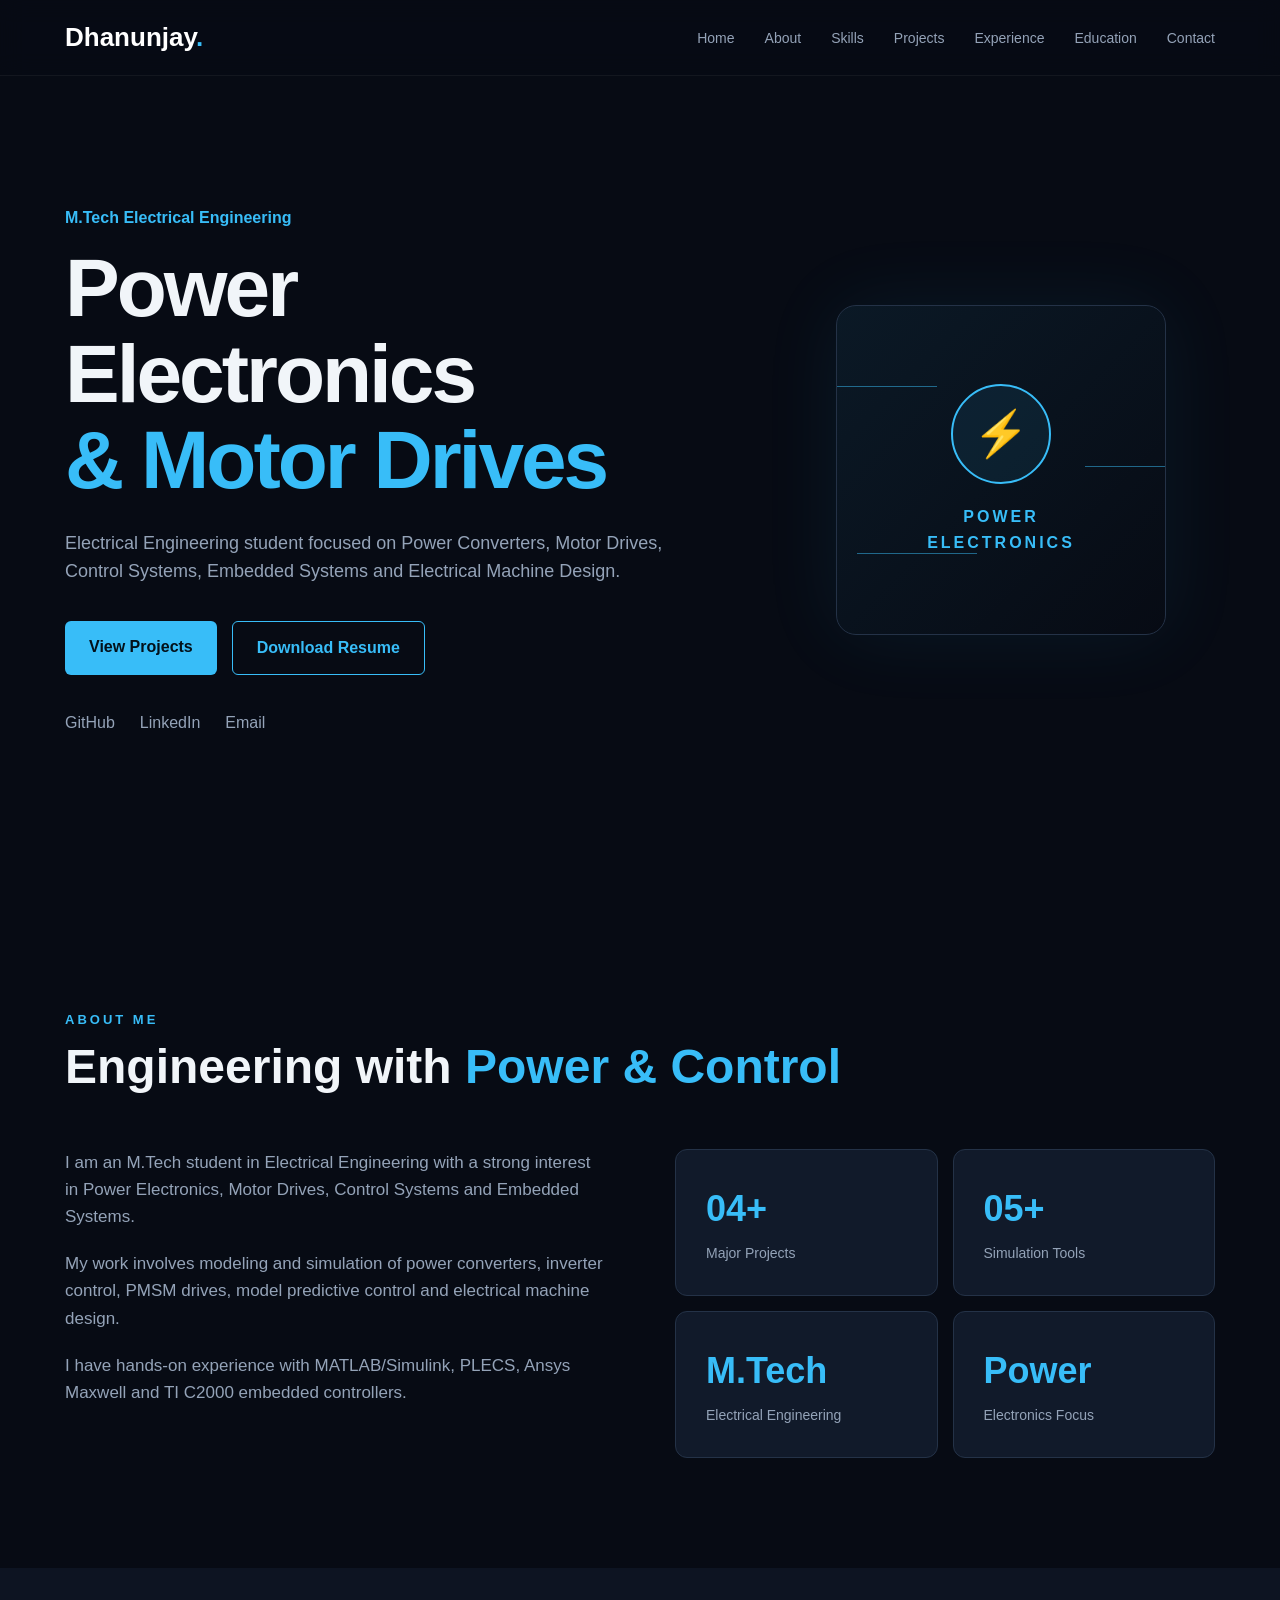
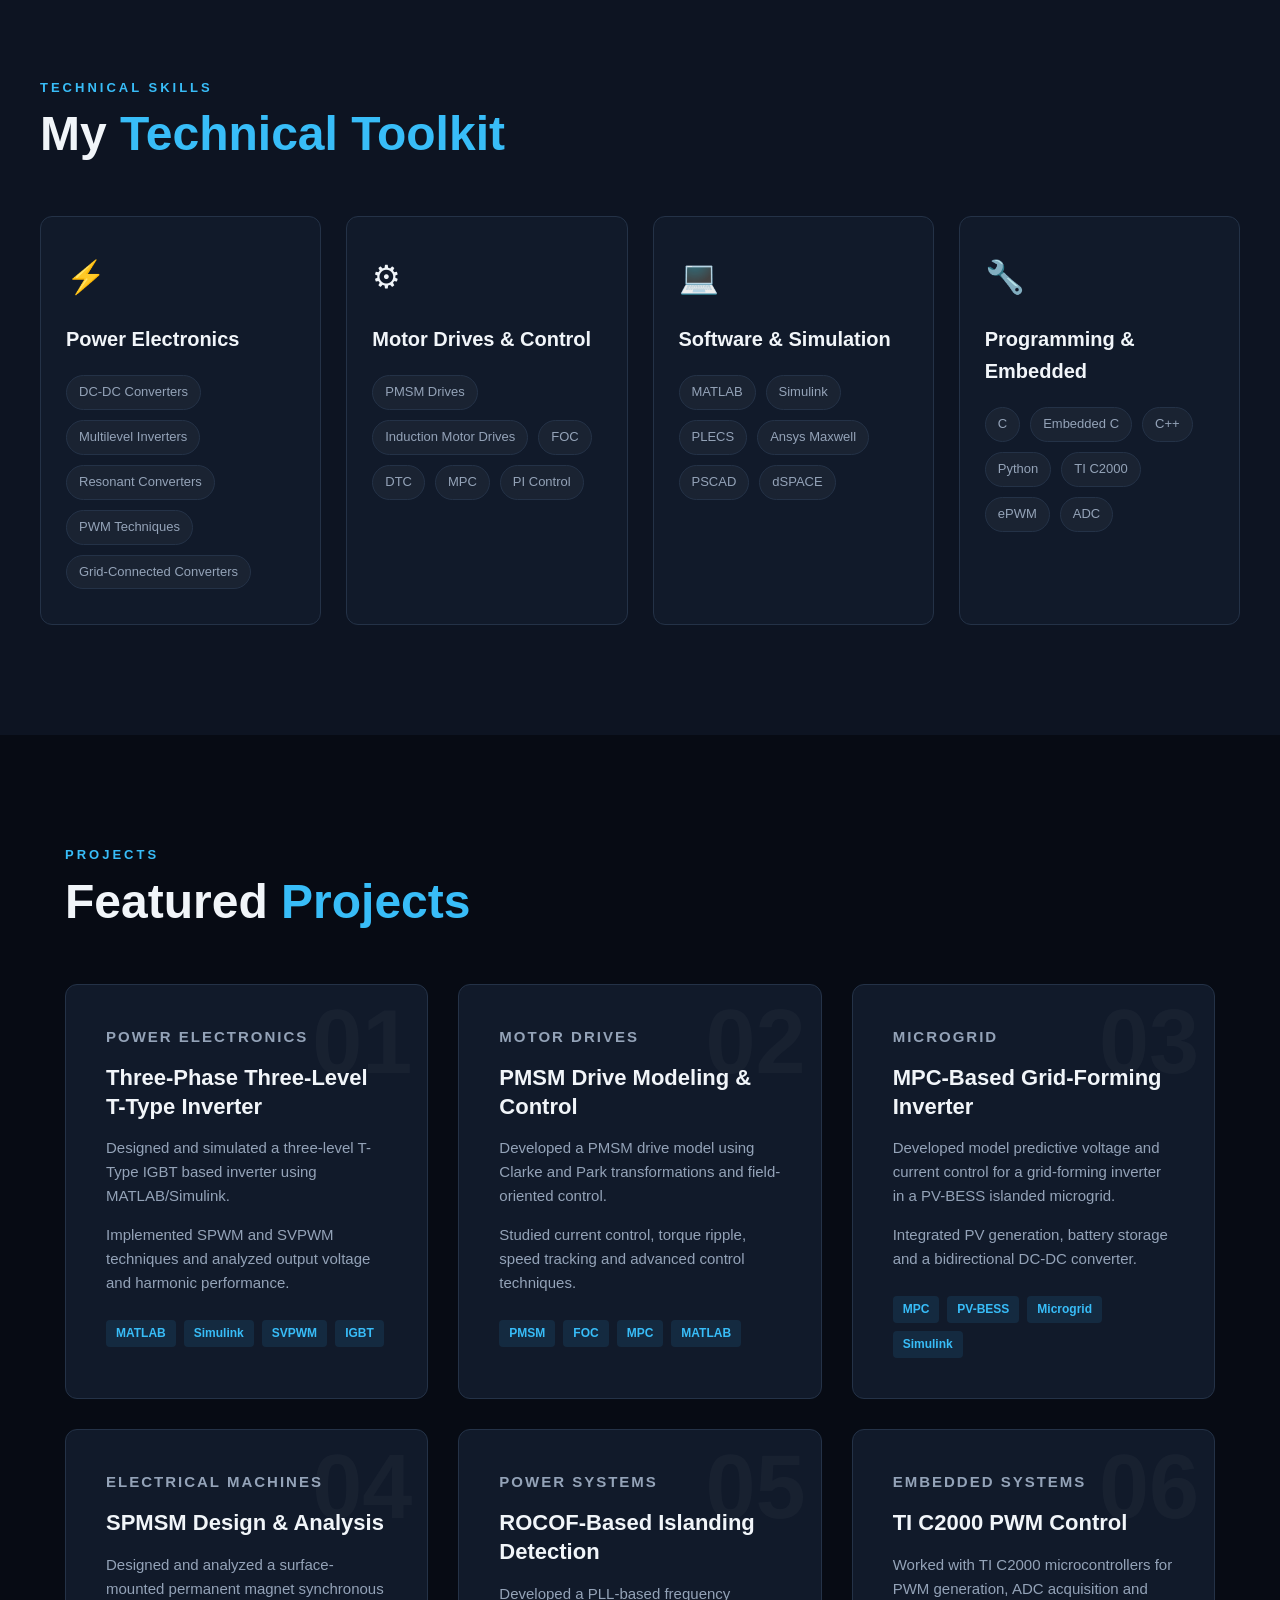
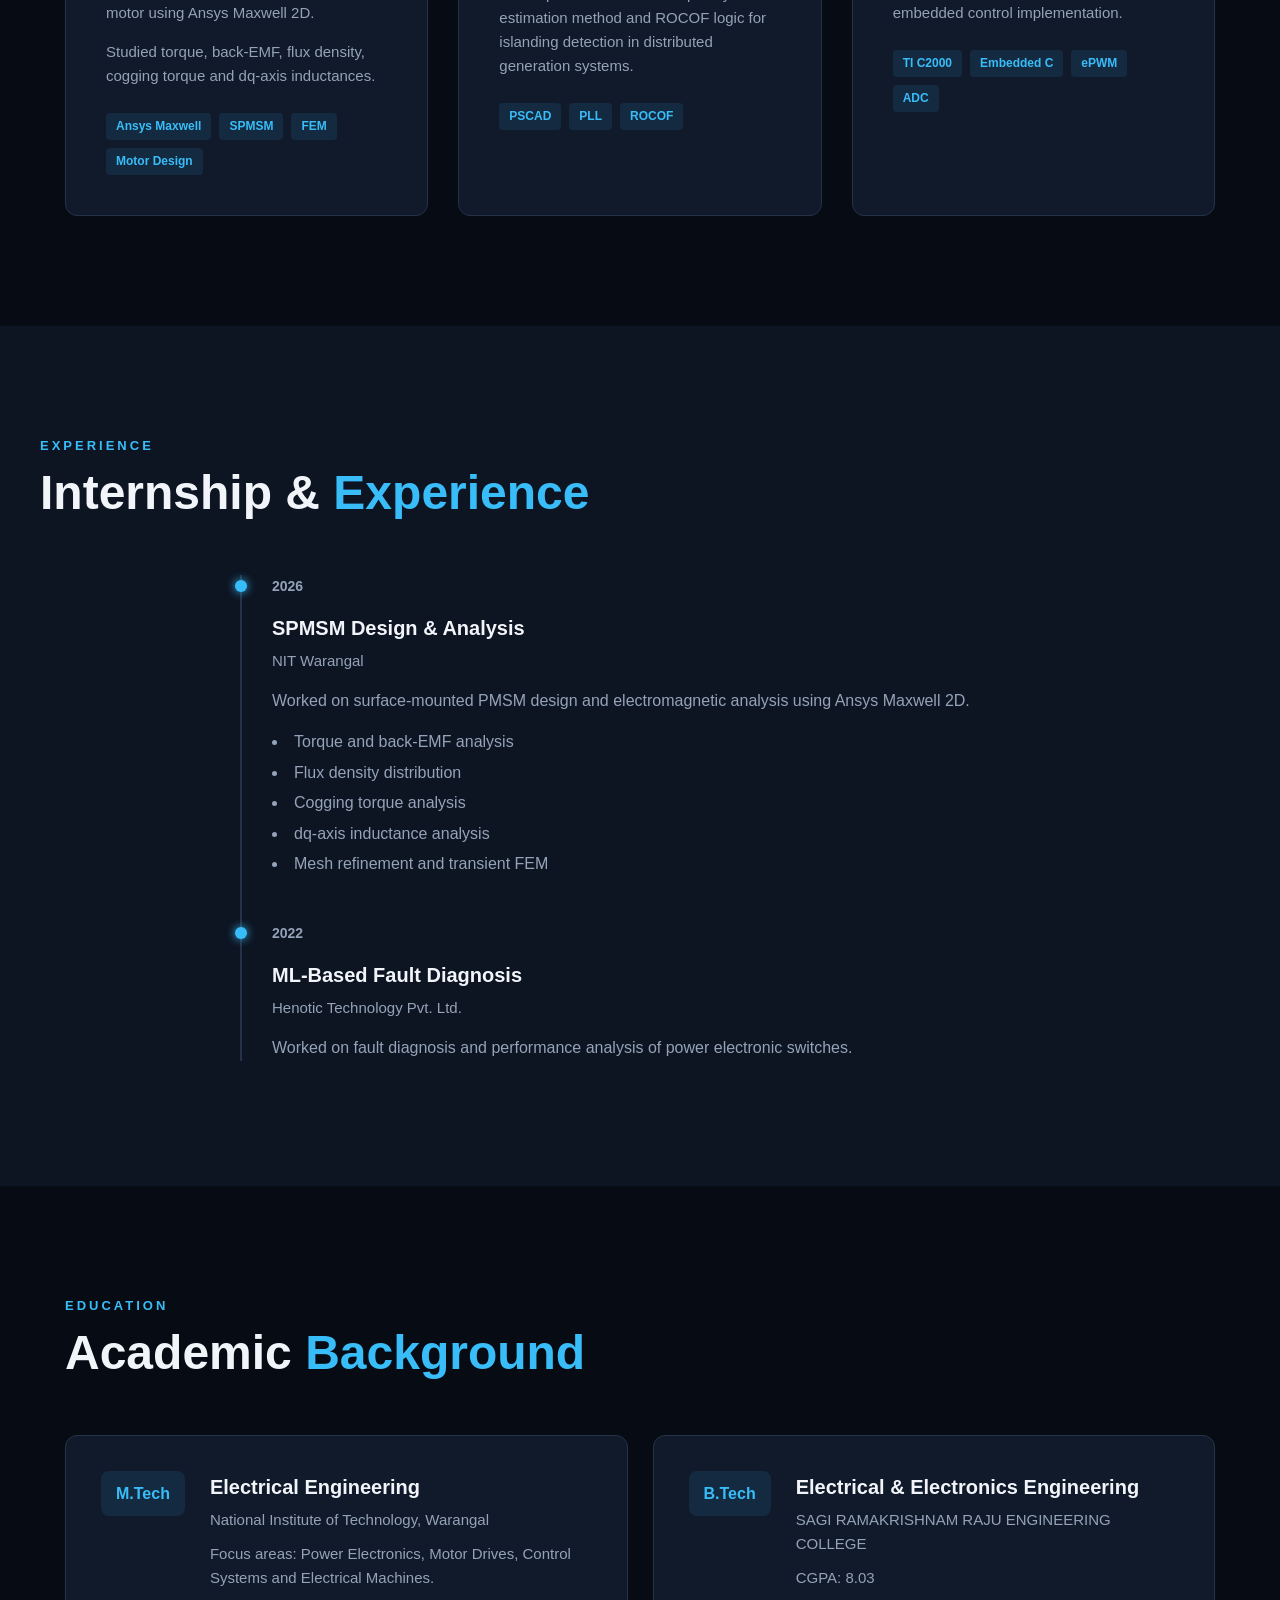
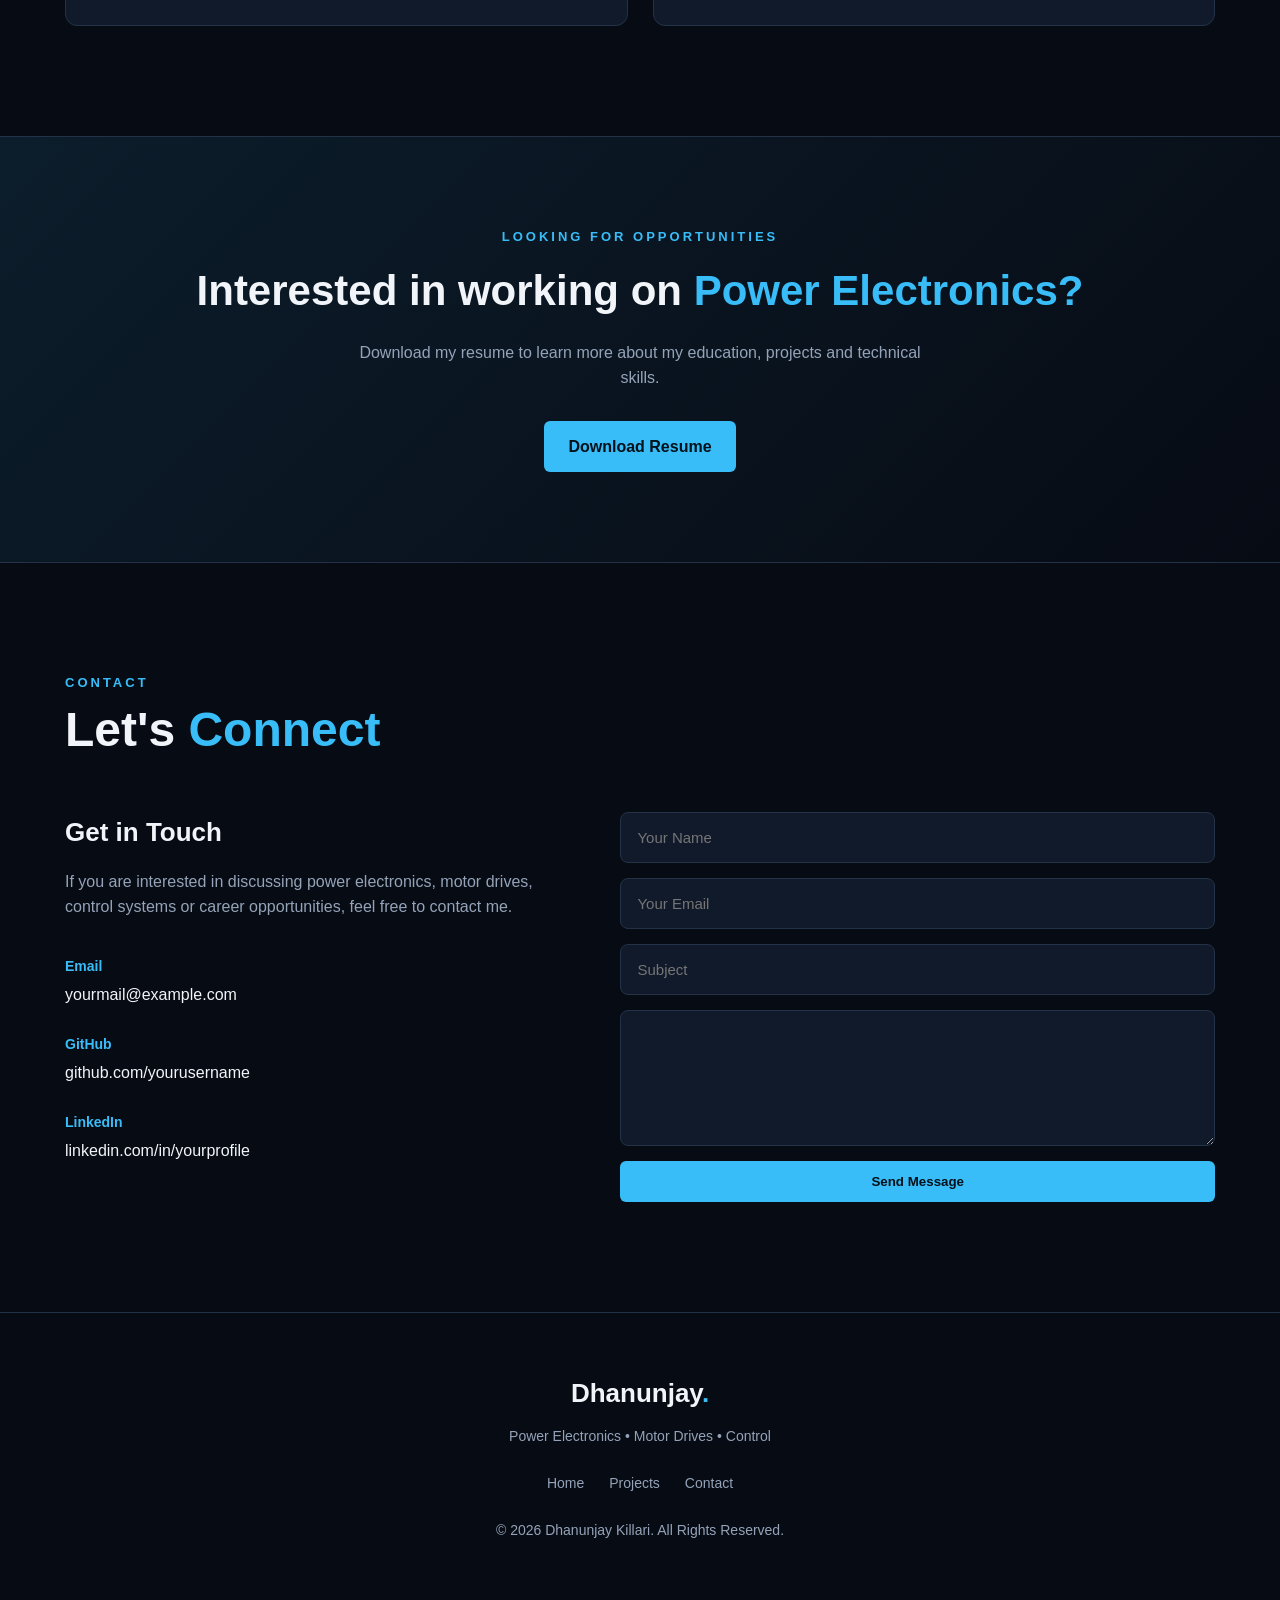
==== commit 1753fec2: "chnaging resume" ====
--- a/index.html
+++ b/index.html
@@ -849,7 +849,7 @@
                 my education, projects and technical skills.
             </p>
 
-            <a href="assets/resume.pdf"
+            <a href="assets/new_one.pdf"
                target="_blank"
                class="btn primary-btn">
 
--- a/style.css
+++ b/style.css
@@ -26,11 +26,8 @@
 
 body {
     font-family: Arial, Helvetica, sans-serif;
-
     background: var(--bg);
-
     color: var(--text);
-
     line-height: 1.6;
 }
 
@@ -41,99 +38,60 @@
 
 .header {
     position: fixed;
-
     top: 0;
     left: 0;
-
     width: 100%;
-
     z-index: 1000;
-
     background: rgba(7, 11, 20, 0.9);
-
     backdrop-filter: blur(12px);
-
     border-bottom: 1px solid rgba(255,255,255,0.05);
 }
 
-
 .navbar {
-
     max-width: var(--max-width);
-
     margin: auto;
-
     height: 75px;
-
     padding: 0 25px;
-
-    display: flex;
-
+    display: flex;
     align-items: center;
-
     justify-content: space-between;
 }
 
-
 .logo {
-
     font-size: 26px;
-
     font-weight: 800;
-
     color: white;
-
     text-decoration: none;
 }
-
 
 .logo span,
 .footer-content span {
-
-    color: var(--accent);
-}
-
+    color: var(--accent);
+}
 
 .nav-links {
-
-    display: flex;
-
+    display: flex;
     gap: 30px;
-
     list-style: none;
 }
 
-
 .nav-links a {
-
-    color: var(--text-light);
-
+    color: var(--text-light);
     text-decoration: none;
-
     font-size: 14px;
-
-    transition: 0.3s;
-}
-
+    transition: 0.3s;
+}
 
 .nav-links a:hover {
-
-    color: var(--accent);
-}
-
+    color: var(--accent);
+}
 
 .menu-btn {
-
     display: none;
-
     background: none;
-
     border: none;
-
     color: white;
-
     font-size: 28px;
-
     cursor: pointer;
 }
 
@@ -143,163 +101,98 @@
 ========================================= */
 
 .hero {
-
     min-height: 100vh;
-
     max-width: var(--max-width);
-
     margin: auto;
-
     padding: 120px 25px 80px;
-
-    display: flex;
-
+    display: flex;
     align-items: center;
 }
 
-
 .hero-content {
-
     width: 100%;
-
     display: grid;
-
     grid-template-columns: 1.2fr 0.8fr;
-
     gap: 80px;
-
     align-items: center;
 }
 
-
 .hero-small {
-
-    color: var(--accent);
-
+    color: var(--accent);
     font-size: 16px;
-
     font-weight: 600;
-
     margin-bottom: 15px;
 }
 
-
 .hero h1 {
-
     font-size: clamp(48px, 7vw, 82px);
-
     line-height: 1.05;
-
     letter-spacing: -3px;
-
     margin-bottom: 25px;
 }
 
-
 .hero h1 span {
-
-    color: var(--accent);
-}
-
+    color: var(--accent);
+}
 
 .hero-description {
-
     max-width: 650px;
-
-    color: var(--text-light);
-
+    color: var(--text-light);
     font-size: 18px;
-
     margin-bottom: 35px;
 }
 
-
 .hero-buttons {
-
-    display: flex;
-
+    display: flex;
     gap: 15px;
-
     flex-wrap: wrap;
 }
 
-
 .btn {
-
     display: inline-block;
-
     padding: 13px 24px;
-
     border-radius: 6px;
-
     text-decoration: none;
-
     font-weight: 700;
-
-    transition: 0.3s;
-
+    transition: 0.3s;
     border: none;
-
     cursor: pointer;
 }
 
-
 .primary-btn {
-
     background: var(--accent);
-
     color: #03111a;
 }
 
-
 .primary-btn:hover {
-
     background: #7dd3fc;
-
     transform: translateY(-3px);
 }
 
-
 .secondary-btn {
-
-    color: var(--accent);
-
+    color: var(--accent);
     border: 1px solid var(--accent);
-
     background: transparent;
 }
 
-
 .secondary-btn:hover {
-
     background: rgba(56,189,248,0.1);
-
     transform: translateY(-3px);
 }
 
-
 .social-links {
-
-    display: flex;
-
+    display: flex;
     gap: 25px;
-
     margin-top: 35px;
 }
 
-
 .social-links a {
-
-    color: var(--text-light);
-
+    color: var(--text-light);
     text-decoration: none;
-
-    transition: 0.3s;
-}
-
+    transition: 0.3s;
+}
 
 .social-links a:hover {
-
     color: var(--accent);
 }
 
@@ -309,142 +202,81 @@
 ========================================= */
 
 .hero-graphic {
-
-    display: flex;
-
+    display: flex;
     justify-content: center;
-
     align-items: center;
 }
 
-
 .circuit-box {
-
     width: 330px;
-
     height: 330px;
-
     border: 1px solid var(--border);
-
     border-radius: 20px;
-
-    background:
-
-        linear-gradient(
-            135deg,
-            rgba(56,189,248,0.08),
-            transparent
-        );
-
+    background: linear-gradient(135deg, rgba(56,189,248,0.08), transparent);
     position: relative;
-
-    display: flex;
-
+    display: flex;
     align-items: center;
-
     justify-content: center;
-
     flex-direction: column;
-
-    box-shadow:
-        0 0 80px rgba(56,189,248,0.08);
-}
-
+    box-shadow: 0 0 80px rgba(56,189,248,0.08);
+}
 
 .circle {
-
     width: 100px;
-
     height: 100px;
-
     border-radius: 50%;
-
     background: rgba(56,189,248,0.08);
-
     border: 2px solid var(--accent);
-
-    display: flex;
-
+    display: flex;
     align-items: center;
-
     justify-content: center;
-
     font-size: 45px;
-
     margin-bottom: 20px;
-
     animation: pulse 2s infinite;
 }
 
-
 .circuit-box p {
-
     text-align: center;
-
-    color: var(--accent);
-
+    color: var(--accent);
     font-weight: 700;
-
     letter-spacing: 3px;
 }
 
-
 .circuit-line {
-
     position: absolute;
-
     height: 1px;
-
     background: var(--accent);
-
     opacity: 0.5;
 }
 
-
 .line1 {
-
     width: 100px;
-
     top: 80px;
-
     left: 0;
 }
 
-
 .line2 {
-
     width: 80px;
-
     right: 0;
-
     top: 160px;
 }
 
-
 .line3 {
-
     width: 120px;
-
     bottom: 80px;
-
     left: 20px;
 }
 
-
 @keyframes pulse {
-
     0% {
         box-shadow: 0 0 0 0 rgba(56,189,248,0.4);
     }
-
     70% {
         box-shadow: 0 0 0 20px rgba(56,189,248,0);
     }
-
     100% {
         box-shadow: 0 0 0 0 rgba(56,189,248,0);
     }
-
 }
 
 
@@ -453,57 +285,36 @@
 ========================================= */
 
 .section {
-
     max-width: var(--max-width);
-
     margin: auto;
-
     padding: 110px 25px;
 }
 
-
 .dark-section {
-
     max-width: none;
-
     background: var(--bg-light);
-
     padding-left: max(25px, calc((100vw - var(--max-width)) / 2));
-
     padding-right: max(25px, calc((100vw - var(--max-width)) / 2));
 }
 
-
 .section-title {
-
     margin-bottom: 55px;
 }
 
-
 .section-title p {
-
-    color: var(--accent);
-
+    color: var(--accent);
     font-size: 13px;
-
     font-weight: 700;
-
     letter-spacing: 3px;
-
     margin-bottom: 10px;
 }
 
-
 .section-title h2 {
-
     font-size: clamp(32px, 5vw, 48px);
-
     line-height: 1.1;
 }
 
-
 .section-title h2 span {
-
     color: var(--accent);
 }
 
@@ -513,72 +324,46 @@
 ========================================= */
 
 .about-container {
-
     display: grid;
-
     grid-template-columns: 1fr 1fr;
-
     gap: 70px;
-
     align-items: start;
 }
 
-
 .about-text p {
-
-    color: var(--text-light);
-
+    color: var(--text-light);
     margin-bottom: 20px;
-
     font-size: 17px;
 }
 
-
 .about-stats {
-
     display: grid;
-
     grid-template-columns: 1fr 1fr;
-
     gap: 15px;
 }
 
-
 .stat-card {
-
     background: var(--card);
-
     border: 1px solid var(--border);
-
     padding: 30px;
-
     border-radius: 12px;
-
-    transition: 0.3s;
-}
-
+    transition: 0.3s;
+}
 
 .stat-card:hover {
-
     border-color: var(--accent);
-
     transform: translateY(-5px);
 }
 
-
 .stat-card h3 {
-
-    font-size: 30px;
-
-    color: var(--accent);
-
+    font-size: 36px;
+    color: var(--accent);
     margin-bottom: 5px;
 }
 
-
 .stat-card p {
-
-    color: var(--text-light);
+    color: var(--text-light);
+    font-size: 14px;
 }
 
 
@@ -587,738 +372,421 @@
 ========================================= */
 
 .skills-container {
-
     display: grid;
-
-    grid-template-columns: 1fr 1fr;
-
-    gap: 20px;
-}
-
+    grid-template-columns: repeat(auto-fit, minmax(260px, 1fr));
+    gap: 25px;
+}
 
 .skill-category {
-
-    padding: 30px;
-
+    background: var(--card);
     border: 1px solid var(--border);
-
+    padding: 35px 25px;
+    border-radius: 12px;
+    transition: 0.3s;
+}
+
+.skill-category:hover {
+    border-color: var(--accent);
+    transform: translateY(-5px);
+}
+
+.skill-icon {
+    font-size: 32px;
+    margin-bottom: 20px;
+}
+
+.skill-category h3 {
+    font-size: 20px;
+    margin-bottom: 20px;
+}
+
+.skill-list {
+    display: flex;
+    flex-wrap: wrap;
+    gap: 10px;
+}
+
+.skill-list span {
+    background: rgba(255,255,255,0.04);
+    border: 1px solid var(--border);
+    padding: 6px 12px;
+    border-radius: 20px;
+    font-size: 13px;
+    color: var(--text-light);
+}
+
+
+/* =========================================
+   PROJECTS
+========================================= */
+
+.projects-container {
+    display: grid;
+    grid-template-columns: repeat(auto-fit, minmax(340px, 1fr));
+    gap: 30px;
+}
+
+.project-card {
     background: var(--card);
-
+    border: 1px solid var(--border);
     border-radius: 12px;
-
-    transition: 0.3s;
-}
-
-
-.skill-category:hover {
-
+    padding: 40px;
+    position: relative;
+    overflow: hidden;
+    transition: 0.3s;
+}
+
+.project-card:hover {
     border-color: var(--accent);
-
     transform: translateY(-5px);
 }
 
-
-.skill-icon {
-
-    font-size: 30px;
-
+.project-number {
+    position: absolute;
+    top: -15px;
+    right: 15px;
+    font-size: 90px;
+    font-weight: 900;
+    color: rgba(255,255,255,0.03);
+    user-select: none;
+}
+
+.project-type {
+    color: var(--accent);
+    font-size: 12px;
+    font-weight: 700;
+    letter-spacing: 2px;
     margin-bottom: 15px;
 }
 
-
-.skill-category h3 {
-
-    margin-bottom: 20px;
-}
-
-
-.skill-list {
-
-    display: flex;
-
+.project-card h3 {
+    font-size: 22px;
+    margin-bottom: 15px;
+    line-height: 1.3;
+}
+
+.project-card p {
+    color: var(--text-light);
+    font-size: 15px;
+    margin-bottom: 15px;
+}
+
+.project-tags {
+    display: flex;
     flex-wrap: wrap;
-
     gap: 8px;
-}
-
-
-.skill-list span {
-
-    background: #182337;
-
-    color: var(--text-light);
-
-    padding: 7px 12px;
-
-    border-radius: 5px;
-
+    margin-top: 25px;
+}
+
+.project-tags span {
+    background: rgba(56,189,248,0.1);
+    color: var(--accent);
+    padding: 4px 10px;
+    border-radius: 4px;
+    font-size: 12px;
+    font-weight: 600;
+}
+
+
+/* =========================================
+   TIMELINE (EXPERIENCE)
+========================================= */
+
+.timeline {
+    position: relative;
+    max-width: 800px;
+    margin: auto;
+    padding-left: 30px;
+    border-left: 2px solid var(--border);
+}
+
+.timeline-item {
+    position: relative;
+    margin-bottom: 45px;
+}
+
+.timeline-item:last-child {
+    margin-bottom: 0;
+}
+
+.timeline-dot {
+    position: absolute;
+    left: -37px;
+    top: 5px;
+    width: 12px;
+    height: 12px;
+    border-radius: 50%;
+    background: var(--accent);
+    box-shadow: 0 0 10px var(--accent);
+}
+
+.timeline-date {
+    color: var(--accent);
+    font-weight: 700;
+    font-size: 14px;
+    margin-bottom: 5px;
+}
+
+.timeline-content h3 {
+    font-size: 20px;
+    margin-bottom: 5px;
+}
+
+.timeline-content h4 {
+    color: var(--text-light);
+    font-weight: 500;
+    font-size: 15px;
+    margin-bottom: 15px;
+}
+
+.timeline-content p {
+    color: var(--text-light);
+    margin-bottom: 15px;
+}
+
+.timeline-content ul {
+    list-style-position: inside;
+    color: var(--text-light);
+}
+
+.timeline-content li {
+    margin-bottom: 5px;
+}
+
+
+/* =========================================
+   EDUCATION
+========================================= */
+
+.education-container {
+    display: grid;
+    grid-template-columns: repeat(auto-fit, minmax(320px, 1fr));
+    gap: 25px;
+}
+
+.education-card {
+    background: var(--card);
+    border: 1px solid var(--border);
+    padding: 35px;
+    border-radius: 12px;
+    display: flex;
+    gap: 25px;
+    transition: 0.3s;
+}
+
+.education-card:hover {
+    border-color: var(--accent);
+    transform: translateY(-5px);
+}
+
+.education-year {
+    background: rgba(56,189,248,0.1);
+    color: var(--accent);
+    font-weight: 800;
+    padding: 10px 15px;
+    border-radius: 8px;
+    height: fit-content;
+}
+
+.education-card h3 {
+    font-size: 20px;
+    margin-bottom: 5px;
+}
+
+.education-card p {
+    color: var(--text-light);
+    font-size: 15px;
+}
+
+.education-description {
+    margin-top: 10px;
+}
+
+
+/* =========================================
+   RESUME BANNER
+========================================= */
+
+.resume-section {
+    background: linear-gradient(135deg, rgba(56,189,248,0.1), transparent);
+    border-top: 1px solid var(--border);
+    border-bottom: 1px solid var(--border);
+    text-align: center;
+    padding: 90px 25px;
+}
+
+.resume-section p:first-child {
+    color: var(--accent);
     font-size: 13px;
-}
-
-
-/* =========================================
-   PROJECTS
-========================================= */
-
-.projects-container {
-
+    font-weight: 700;
+    letter-spacing: 3px;
+    margin-bottom: 10px;
+}
+
+.resume-section h2 {
+    font-size: clamp(28px, 4vw, 42px);
+    margin-bottom: 15px;
+}
+
+.resume-section h2 span {
+    color: var(--accent);
+}
+
+.resume-section p {
+    color: var(--text-light);
+    max-width: 600px;
+    margin: 0 auto 30px;
+}
+
+
+/* =========================================
+   CONTACT
+========================================= */
+
+.contact-container {
     display: grid;
-
-    grid-template-columns: 1fr 1fr;
-
-    gap: 20px;
-}
-
-
-.project-card {
-
-    position: relative;
-
-    background: var(--card);
-
-    border: 1px solid var(--border);
-
-    border-radius: 12px;
-
-    padding: 35px;
-
-    min-height: 330px;
-
-    overflow: hidden;
-
-    transition: 0.3s;
-}
-
-
-.project-card:hover {
-
-    border-color: var(--accent);
-
-    transform: translateY(-7px);
-
-    box-shadow:
-        0 15px 40px rgba(0,0,0,0.25);
-}
-
-
-.project-number {
-
-    position: absolute;
-
-    right: 25px;
-
-    top: 20px;
-
-    font-size: 45px;
-
-    font-weight: 800;
-
-    color: rgba(255,255,255,0.04);
-}
-
-
-.project-type {
-
-    color: var(--accent);
-
-    font-size: 12px;
-
-    font-weight: 700;
-
-    letter-spacing: 2px;
-
+    grid-template-columns: 1fr 1.2fr;
+    gap: 60px;
+}
+
+.contact-info h3 {
+    font-size: 26px;
     margin-bottom: 15px;
 }
 
-
-.project-content h3 {
-
-    font-size: 25px;
-
-    margin-bottom: 15px;
-
-    max-width: 450px;
-}
-
-
-.project-content p {
-
-    color: var(--text-light);
-
-    margin-bottom: 12px;
-}
-
-
-.project-tags {
-
-    display: flex;
-
-    flex-wrap: wrap;
-
-    gap: 7px;
-
-    margin-top: 20px;
-}
-
-
-.project-tags span {
-
-    padding: 6px 10px;
-
-    border-radius: 5px;
-
-    font-size: 12px;
-
-    background: #182337;
-
-    color: var(--accent);
-}
-
-
-/* =========================================
-   EXPERIENCE
-========================================= */
-
-.timeline {
-
-    max-width: 850px;
-
-    margin: auto;
-
-    position: relative;
-}
-
-
-.timeline::before {
-
-    content: "";
-
-    position: absolute;
-
-    left: 9px;
-
-    top: 0;
-
-    bottom: 0;
-
-    width: 1px;
-
-    background: var(--border);
-}
-
-
-.timeline-item {
-
-    position: relative;
-
-    padding-left: 50px;
-
-    margin-bottom: 60px;
-}
-
-
-.timeline-dot {
-
-    position: absolute;
-
-    left: 0;
-
-    top: 5px;
-
-    width: 19px;
-
-    height: 19px;
-
-    border-radius: 50%;
-
-    background: var(--accent);
-
-    border: 5px solid var(--bg-light);
-}
-
-
-.timeline-date {
-
-    color: var(--accent);
-
-    font-weight: 700;
-
+.contact-info p {
+    color: var(--text-light);
+    margin-bottom: 35px;
+}
+
+.contact-item {
+    margin-bottom: 25px;
+}
+
+.contact-item strong {
+    display: block;
+    color: var(--accent);
     font-size: 14px;
-
-    margin-bottom: 8px;
-}
-
-
-.timeline-content h3 {
-
-    font-size: 27px;
-
     margin-bottom: 5px;
 }
 
-
-.timeline-content h4 {
-
-    color: var(--text-light);
-
-    font-weight: 400;
-
-    margin-bottom: 15px;
-}
-
-
-.timeline-content p {
-
-    color: var(--text-light);
-}
-
-
-.timeline-content ul {
-
-    margin-top: 15px;
-
-    padding-left: 20px;
-
-    color: var(--text-light);
-}
-
-
-.timeline-content li {
-
-    margin-bottom: 5px;
-}
-
-
-/* =========================================
-   EDUCATION
-========================================= */
-
-.education-container {
-
-    display: flex;
-
+.contact-item a {
+    color: var(--text);
+    text-decoration: none;
+    font-size: 16px;
+    transition: 0.3s;
+}
+
+.contact-item a:hover {
+    color: var(--accent);
+}
+
+.contact-form {
+    display: flex;
     flex-direction: column;
-
-    gap: 20px;
-}
-
-
-.education-card {
-
-    display: grid;
-
-    grid-template-columns: 150px 1fr;
-
-    gap: 30px;
-
-    padding: 30px;
-
-    background: var(--card);
-
-    border: 1px solid var(--border);
-
-    border-radius: 12px;
-
-    transition: 0.3s;
-}
-
-
-.education-card:hover {
-
-    border-color: var(--accent);
-}
-
-
-.education-year {
-
-    color: var(--accent);
-
-    font-size: 20px;
-
-    font-weight: 800;
-}
-
-
-.education-card h3 {
-
-    font-size: 23px;
-
-    margin-bottom: 5px;
-}
-
-
-.education-card p {
-
-    color: var(--text-light);
-}
-
-
-.education-description {
-
-    margin-top: 10px;
-}
-
-
-/* =========================================
-   RESUME CTA
-========================================= */
-
-.resume-section {
-
-    padding: 100px 25px;
-
-    text-align: center;
-
-    background:
-
-        linear-gradient(
-            135deg,
-            #0b1828,
-            #07101d
-        );
-
-    border-top: 1px solid var(--border);
-
-    border-bottom: 1px solid var(--border);
-}
-
-
-.resume-section > div {
-
-    max-width: 750px;
-
-    margin: auto;
-}
-
-
-.resume-section p:first-child {
-
-    color: var(--accent);
-
-    font-size: 13px;
-
-    font-weight: 700;
-
-    letter-spacing: 3px;
-
-    margin-bottom: 15px;
-}
-
-
-.resume-section h2 {
-
-    font-size: clamp(32px, 5vw, 50px);
-
-    line-height: 1.15;
-
-    margin-bottom: 20px;
-}
-
-
-.resume-section h2 span {
-
-    color: var(--accent);
-}
-
-
-.resume-section p {
-
-    color: var(--text-light);
-
-    margin-bottom: 30px;
-}
-
-
-/* =========================================
-   CONTACT
-========================================= */
-
-.contact-container {
-
-    display: grid;
-
-    grid-template-columns: 1fr 1fr;
-
-    gap: 70px;
-}
-
-
-.contact-info h3 {
-
-    font-size: 30px;
-
-    margin-bottom: 15px;
-}
-
-
-.contact-info > p {
-
-    color: var(--text-light);
-
-    margin-bottom: 30px;
-}
-
-
-.contact-item {
-
-    margin-bottom: 20px;
-
-    display: flex;
-
-    flex-direction: column;
-}
-
-
-.contact-item strong {
-
-    color: white;
-
-    margin-bottom: 3px;
-}
-
-
-.contact-item a {
-
-    color: var(--accent);
-
-    text-decoration: none;
-}
-
-
-.contact-form {
-
-    display: flex;
-
-    flex-direction: column;
-
     gap: 15px;
 }
-
 
 .contact-form input,
 .contact-form textarea {
-
-    width: 100%;
-
-    padding: 15px;
-
     background: var(--card);
-
     border: 1px solid var(--border);
-
-    color: white;
-
-    border-radius: 6px;
-
+    padding: 16px;
+    border-radius: 8px;
+    color: var(--text);
+    font-size: 15px;
     outline: none;
-
+    transition: 0.3s;
     font-family: inherit;
 }
-
 
 .contact-form input:focus,
 .contact-form textarea:focus {
-
     border-color: var(--accent);
 }
 
 
-.contact-form textarea {
-
-    resize: vertical;
-}
-
-
 /* =========================================
    FOOTER
 ========================================= */
 
 footer {
-
     border-top: 1px solid var(--border);
-
-    padding: 50px 25px;
-
+    padding: 60px 25px;
     text-align: center;
 }
 
-
 .footer-content h3 {
-
-    font-size: 25px;
-
-    margin-bottom: 5px;
-}
-
-
-.footer-content > p {
-
-    color: var(--text-light);
-}
-
+    font-size: 26px;
+    margin-bottom: 10px;
+}
+
+.footer-content p {
+    color: var(--text-light);
+    font-size: 14px;
+}
 
 .footer-links {
-
-    display: flex;
-
+    display: flex;
     justify-content: center;
-
     gap: 25px;
-
-    margin: 20px 0;
-}
-
+    margin: 25px 0;
+}
 
 .footer-links a {
-
-    color: var(--text-light);
-
+    color: var(--text-light);
     text-decoration: none;
-}
-
+    font-size: 14px;
+    transition: 0.3s;
+}
 
 .footer-links a:hover {
-
-    color: var(--accent);
-}
-
+    color: var(--accent);
+}
 
 .copyright {
-
+    margin-top: 25px;
     font-size: 13px;
-
-    margin-top: 25px;
-}
-
-
-/* =========================================
-   RESPONSIVE
+    color: rgba(255,255,255,0.3);
+}
+
+
+/* =========================================
+   RESPONSIVE (MOBILE)
 ========================================= */
 
 @media (max-width: 900px) {
 
-    .hero-content {
-
-        grid-template-columns: 1fr;
-
-        text-align: center;
-    }
-
-
-    .hero-description {
-
-        margin-left: auto;
-
-        margin-right: auto;
-    }
-
-
-    .hero-buttons,
-    .social-links {
-
-        justify-content: center;
-    }
-
-
-    .hero-graphic {
-
-        display: none;
-    }
-
-
-    .about-container {
-
+    .hero-content,
+    .about-container,
+    .contact-container {
         grid-template-columns: 1fr;
     }
 
-
-    .skills-container {
-
-        grid-template-columns: 1fr;
+    .hero-graphic {
+        order: -1;
     }
 
-
-    .projects-container {
-
-        grid-template-columns: 1fr;
-    }
-
-
-    .contact-container {
-
-        grid-template-columns: 1fr;
-    }
-
-}
-
-
-@media (max-width: 700px) {
-
     .menu-btn {
-
         display: block;
     }
 
-
     .nav-links {
-
-        position: absolute;
-
+        position: fixed;
         top: 75px;
-
         left: 0;
-
         width: 100%;
-
-        background: var(--bg);
-
-        display: none;
-
+        background: var(--bg-light);
         flex-direction: column;
-
-        padding: 20px 25px;
-
+        padding: 30px;
         gap: 20px;
-
         border-bottom: 1px solid var(--border);
+        transform: translateY(-150%);
+        transition: 0.4s ease;
     }
 
-
     .nav-links.active {
-
-        display: flex;
+        transform: translateY(0);
     }
 
-
-    .hero {
-
-        padding-top: 140px;
-    }
-
-
-    .hero h1 {
-
-        letter-spacing: -2px;
-    }
-
-
-    .about-stats {
-
-        grid-template-columns: 1fr;
-    }
-
-
-    .education-card {
-
-        grid-template-columns: 1fr;
-
-        gap: 10px;
-    }
-
-
-    .project-card {
-
-        padding: 25px;
-    }
-
-}
+}
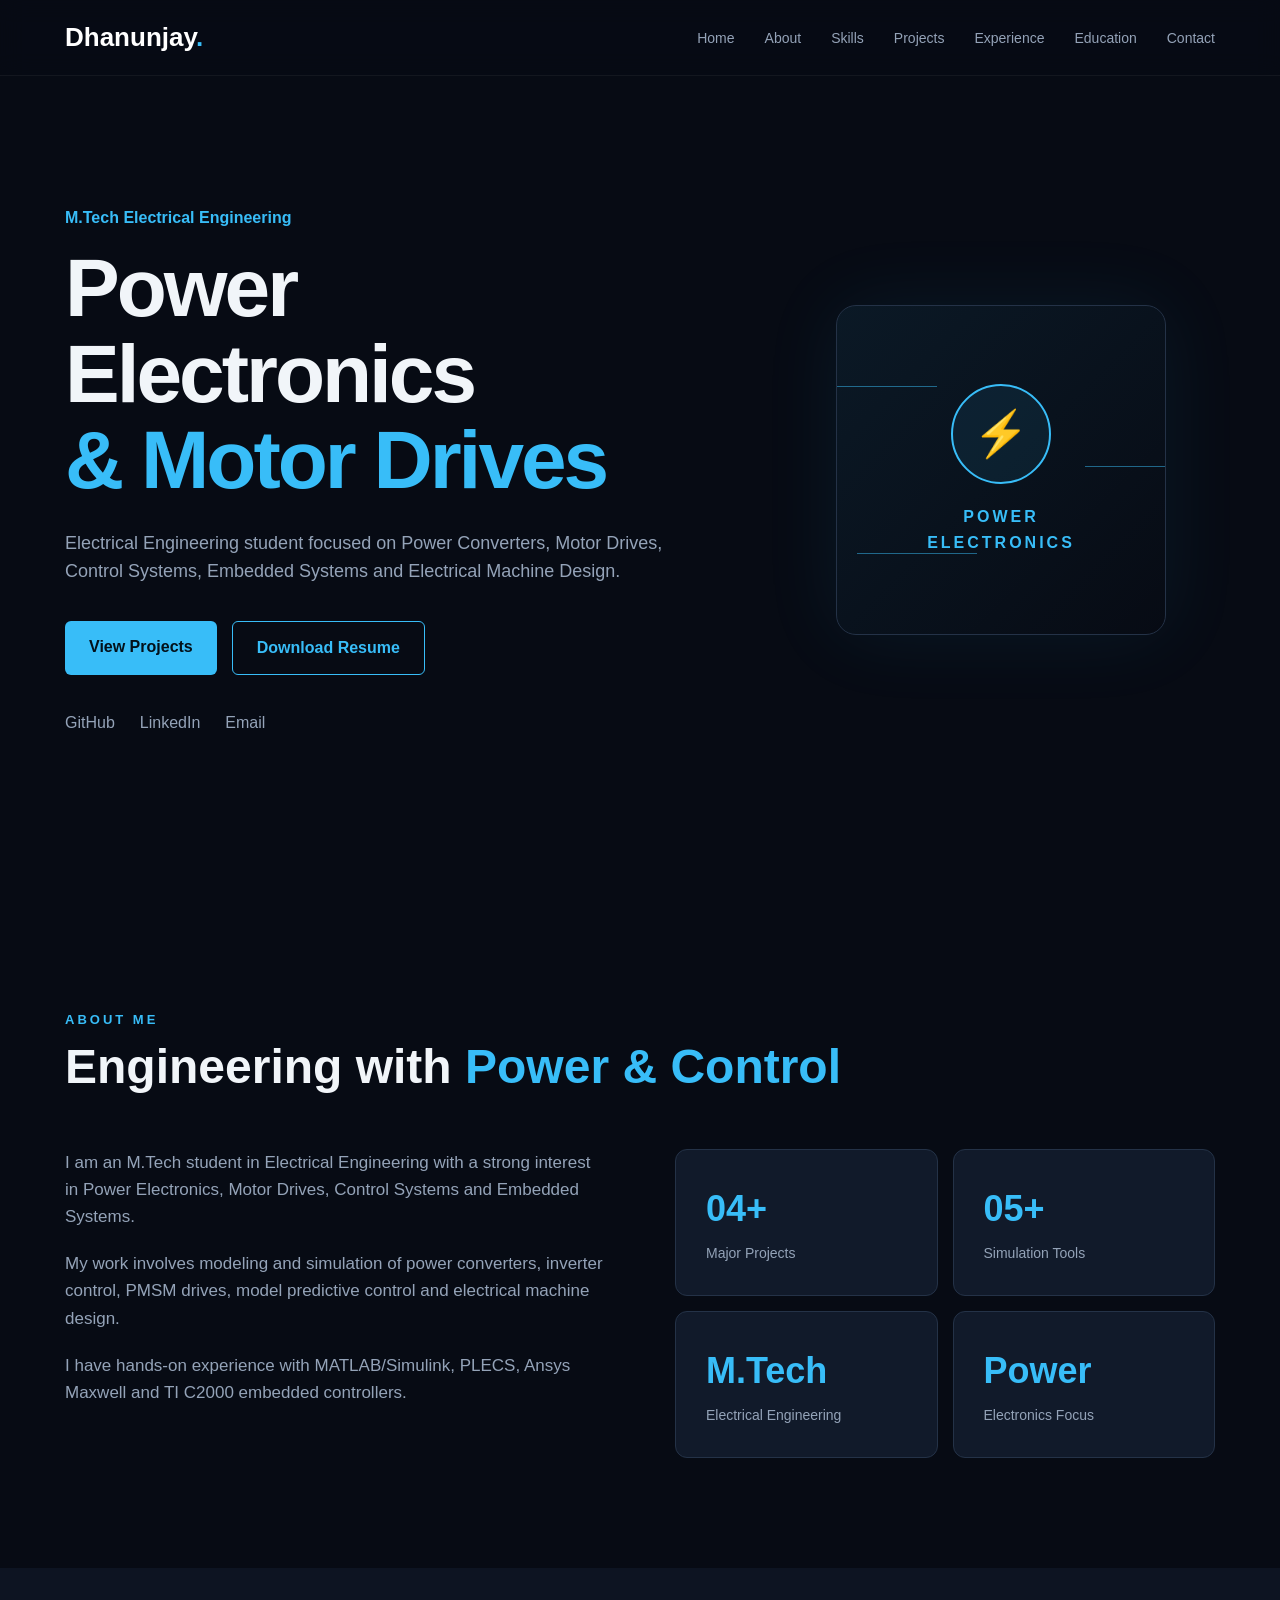
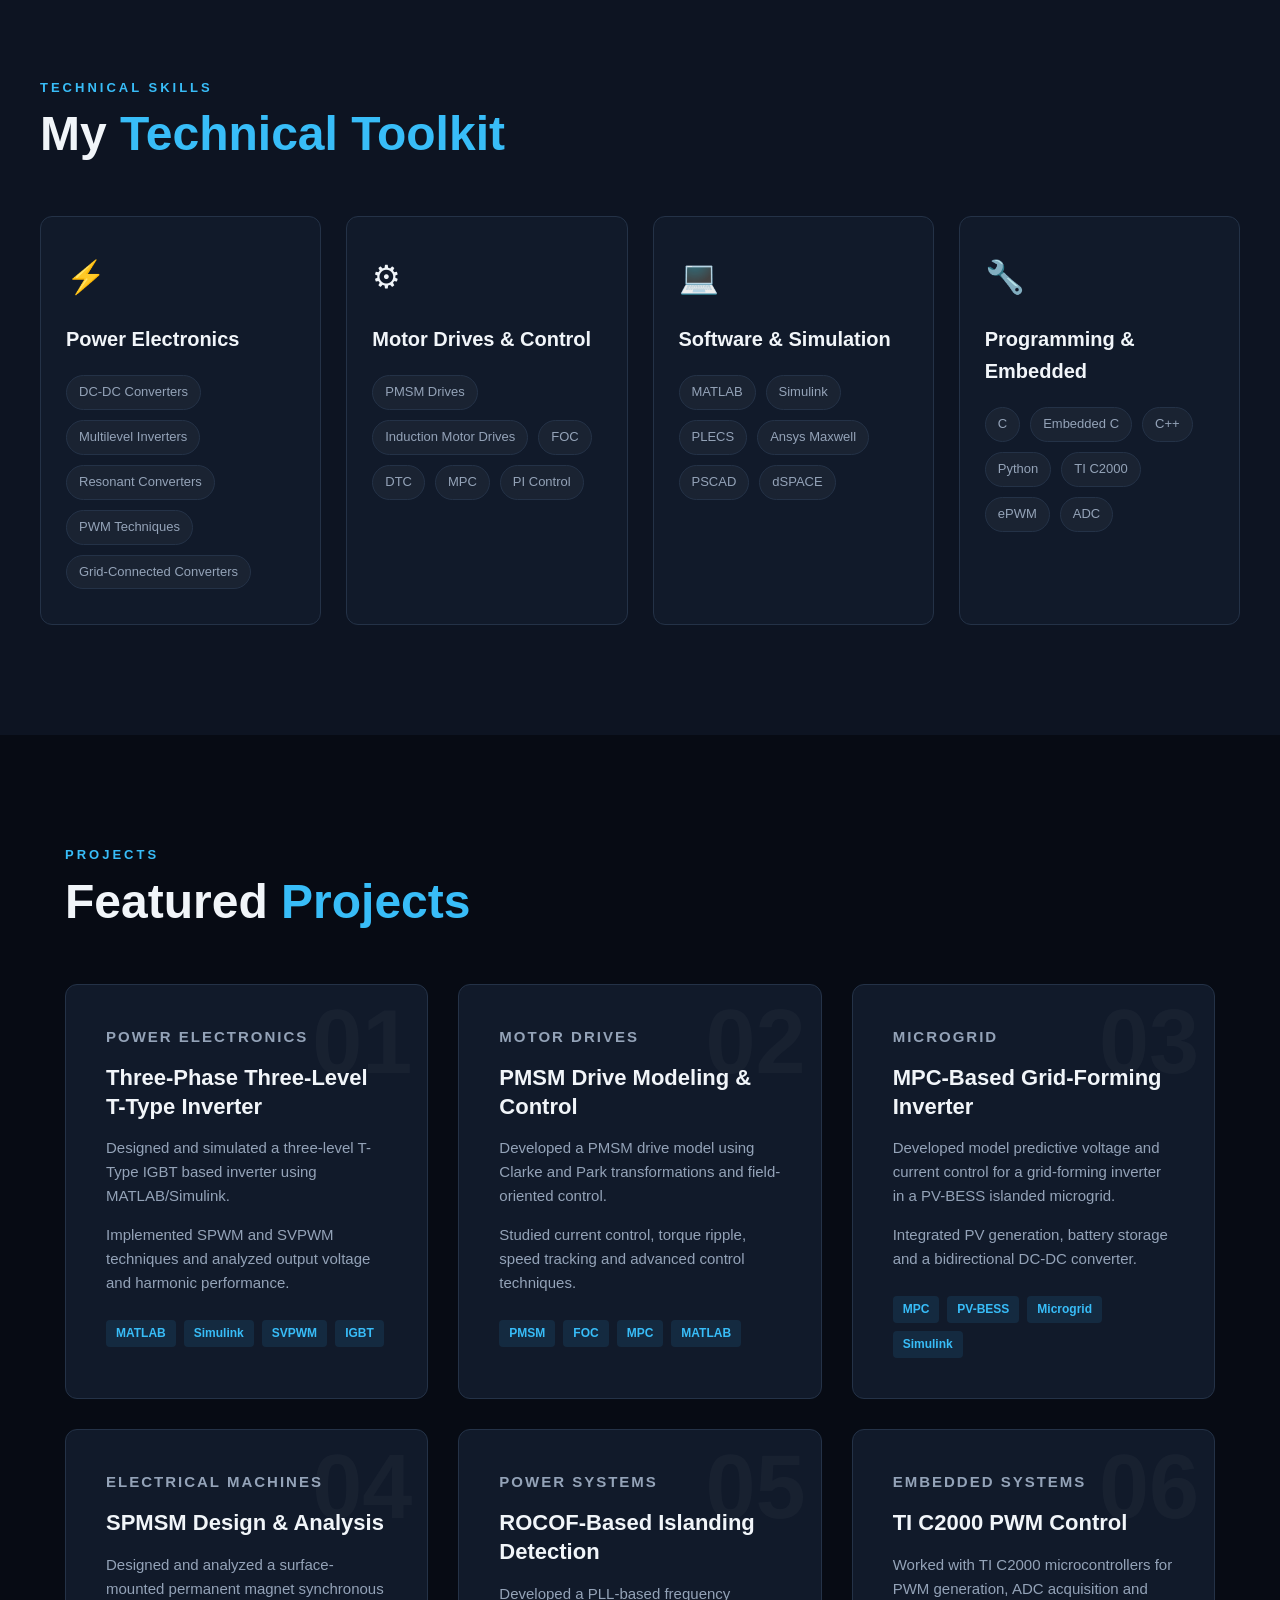
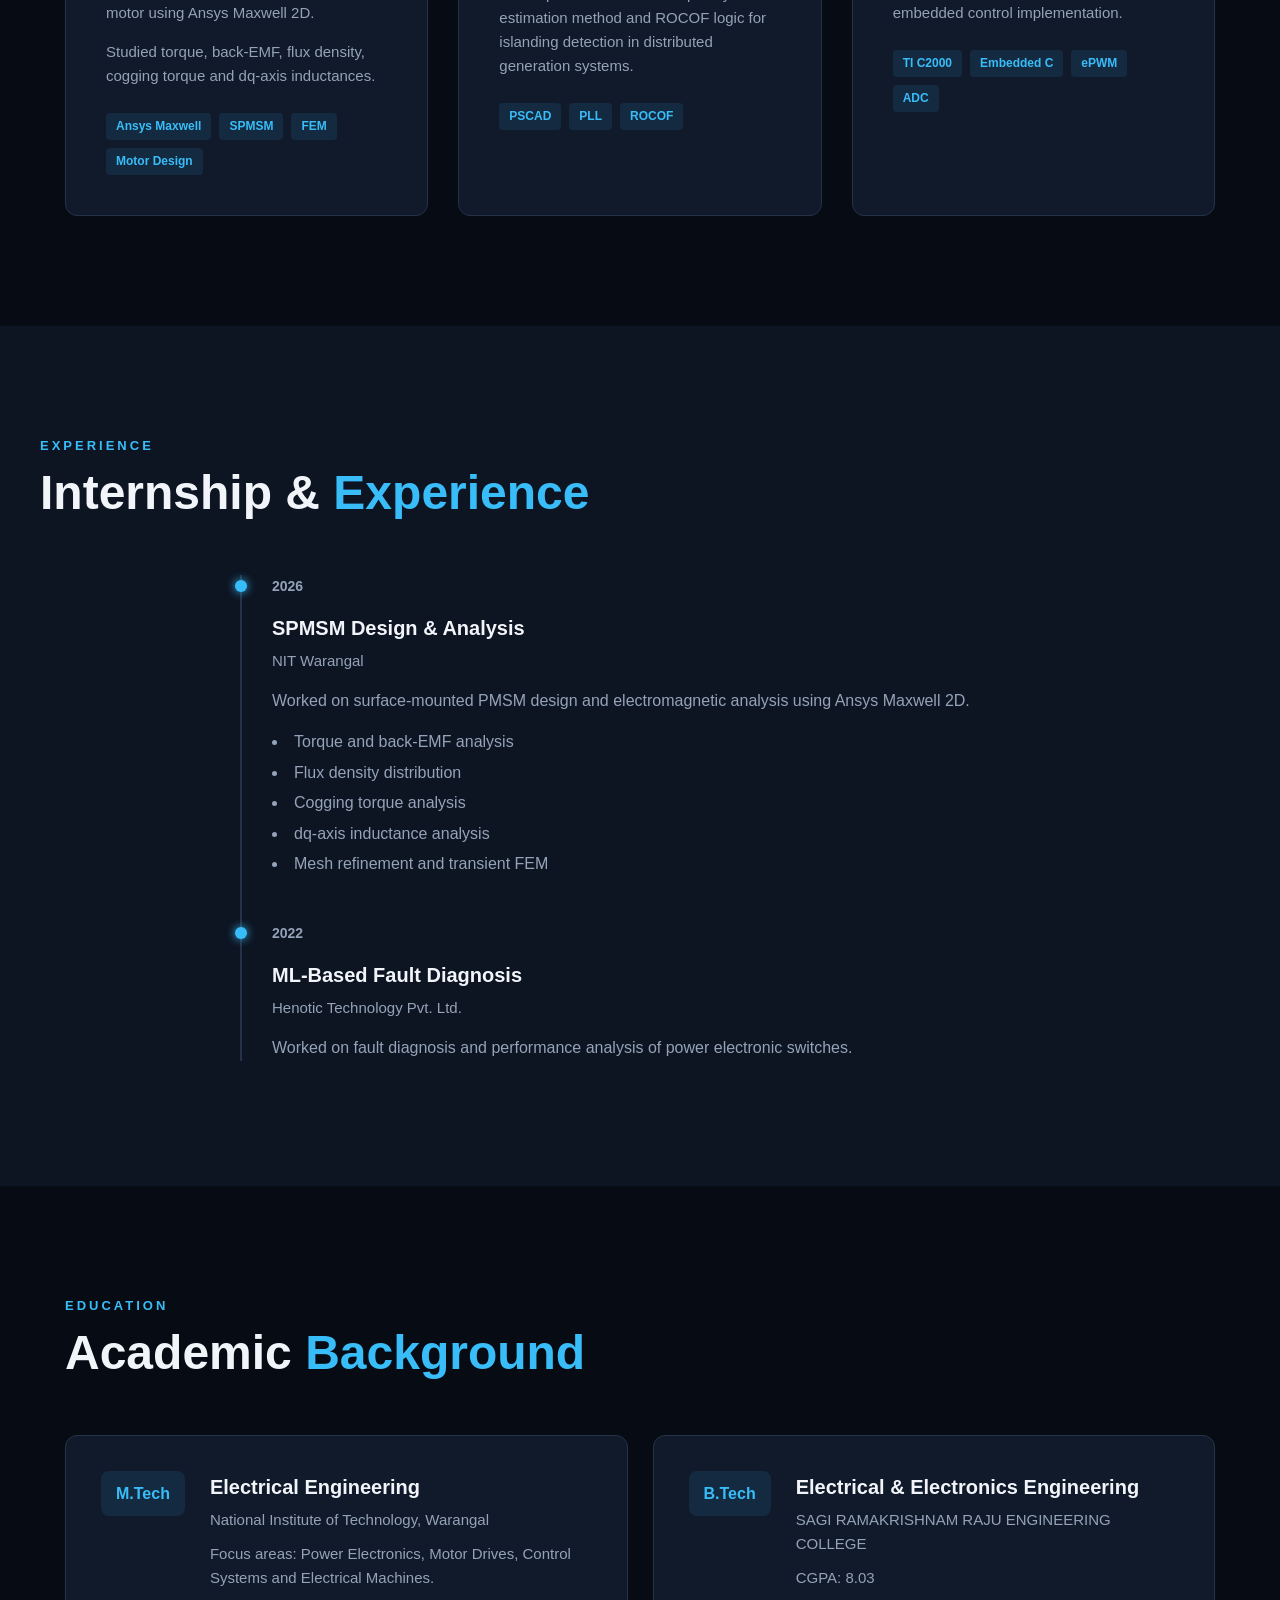
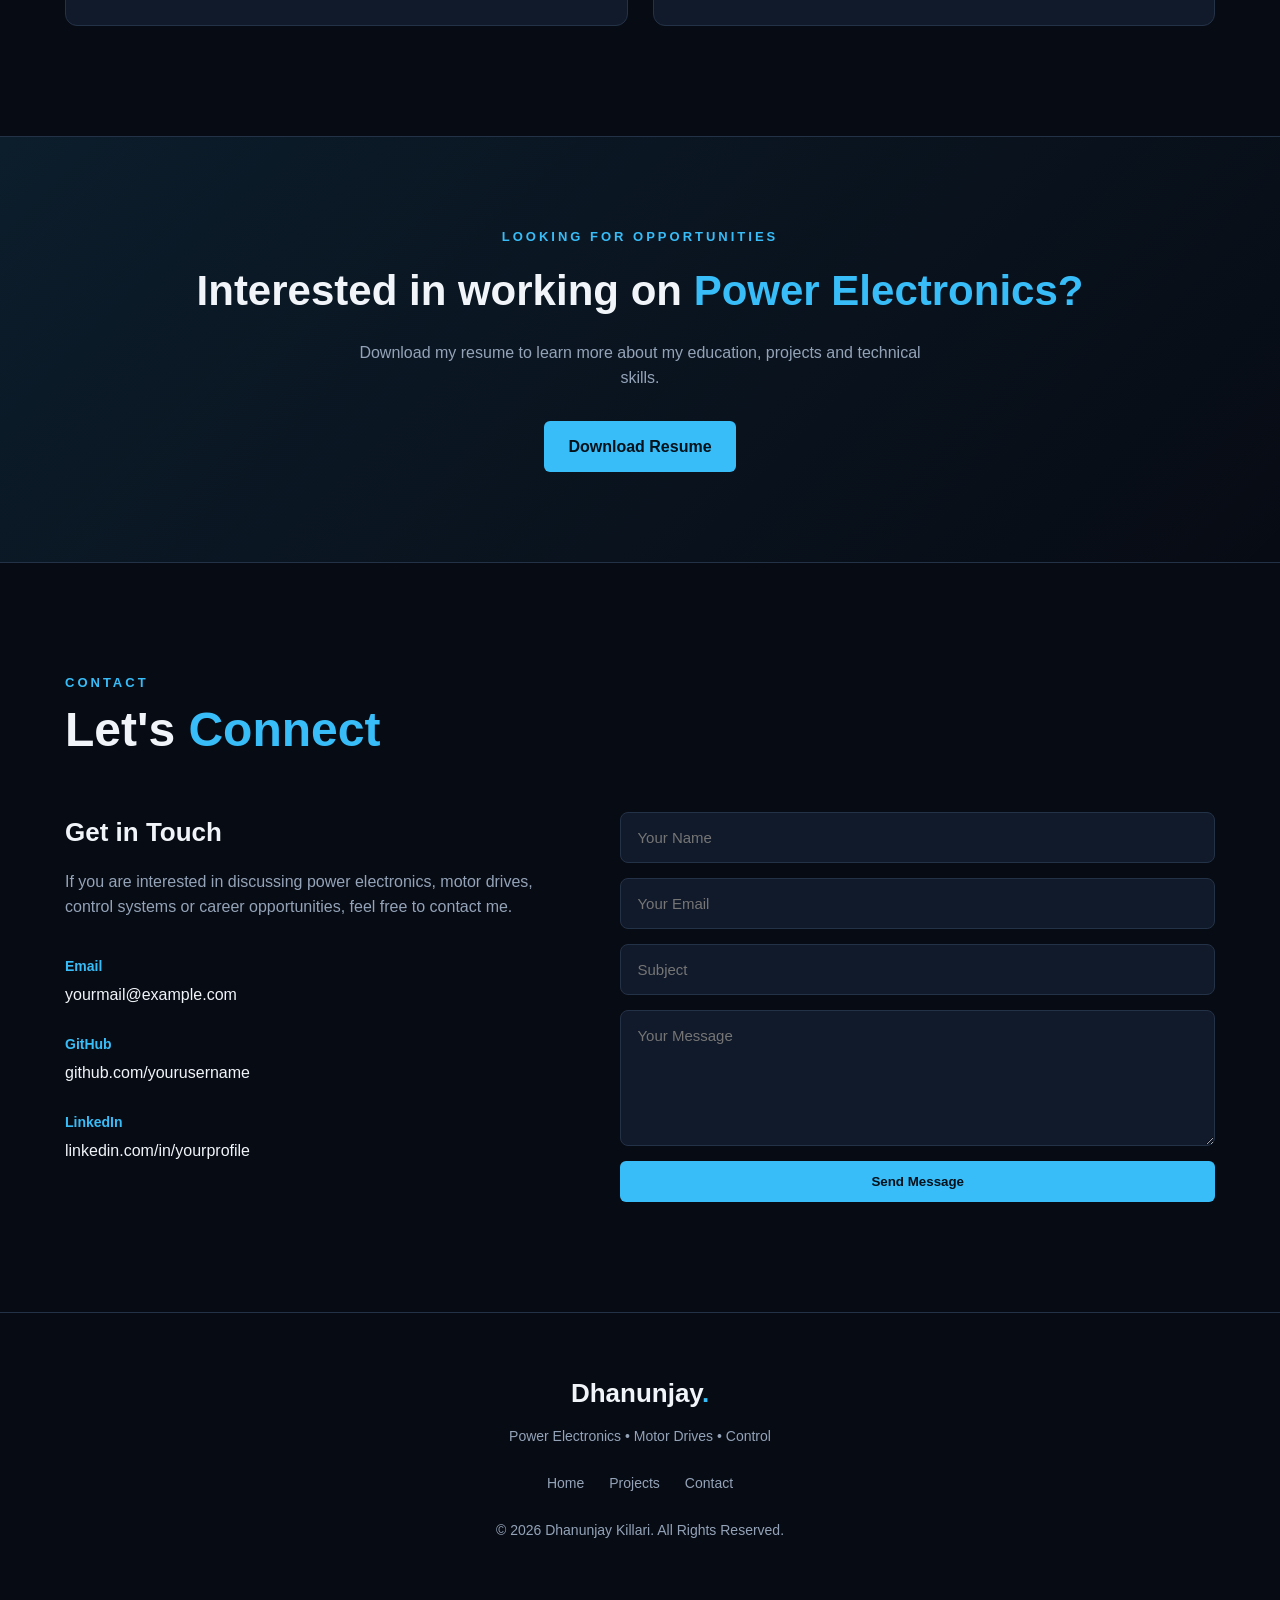
==== commit 0d50f2bb: "Update index.html" ====
--- a/index.html
+++ b/index.html
@@ -8,7 +8,7 @@
     <title>Dhanunjay Killari | Power Electronics Engineer</title>
 
     <meta name="description"
-        content="Portfolio of Dhanunjay Killari - M.Tech Electrical Engineering student specializing in Power Electronics, Motor Drives and Control Systems.">
+        content="Portfolio of Dhanunjay Killari - M.Tech Electrical Engineering student specialising in Power Electronics, Motor Drives and Control Systems.">
 
     <link rel="stylesheet" href="style.css">
 </head>
@@ -98,7 +98,7 @@
                         View Projects
                     </a>
 
-                    <a href="resume.pdf"
+                    <a href="new_one.pdf"
                        class="btn secondary-btn"
                        target="_blank">
                         Download Resume
@@ -849,9 +849,9 @@
                 my education, projects and technical skills.
             </p>
 
-            <a href="assets/new_one.pdf"
-               target="_blank"
-               class="btn primary-btn">
+            <a href="new_one.pdf"
+               class="btn primary-btn"
+                target="_blank" >
 
                 Download Resume
 
@@ -930,46 +930,48 @@
             </div>
 
 
-            <form class="contact-form"
-                  id="contactForm">
-
-                <input
-                    type="text"
-                    id="name"
-                    placeholder="Your Name"
-                    required
-                >
-
-                <input
-                    type="email"
-                    id="email"
-                    placeholder="Your Email"
-                    required
-                >
-
-                <input
-                    type="text"
-                    id="subject"
-                    placeholder="Subject"
-                    required
-                >
-
-                <textarea
-                    id="message"
-                    rows="6"
-                    placeholder="Your Message"
-                    required>
-                </textarea>
-
-                <button
-                    type="submit"
-                    class="btn primary-btn">
-
-                    Send Message
-
-                </button>
-
-            </form>
+<form class="contact-form" id="contactForm">
+
+    <input
+        type="text"
+        id="name"
+        name="name"
+        placeholder="Your Name"
+        required
+    >
+
+    <input
+        type="email"
+        id="email"
+        name="email"
+        placeholder="Your Email"
+        required
+    >
+
+    <input
+        type="text"
+        id="subject"
+        name="subject"
+        placeholder="Subject"
+        required
+    >
+
+    <textarea
+        id="message"
+        name="message"
+        rows="6"
+        placeholder="Your Message"
+        required></textarea>
+
+    <button
+        type="submit"
+        class="btn primary-btn">
+
+        Send Message
+
+    </button>
+
+</form>
 
         </div>
 
